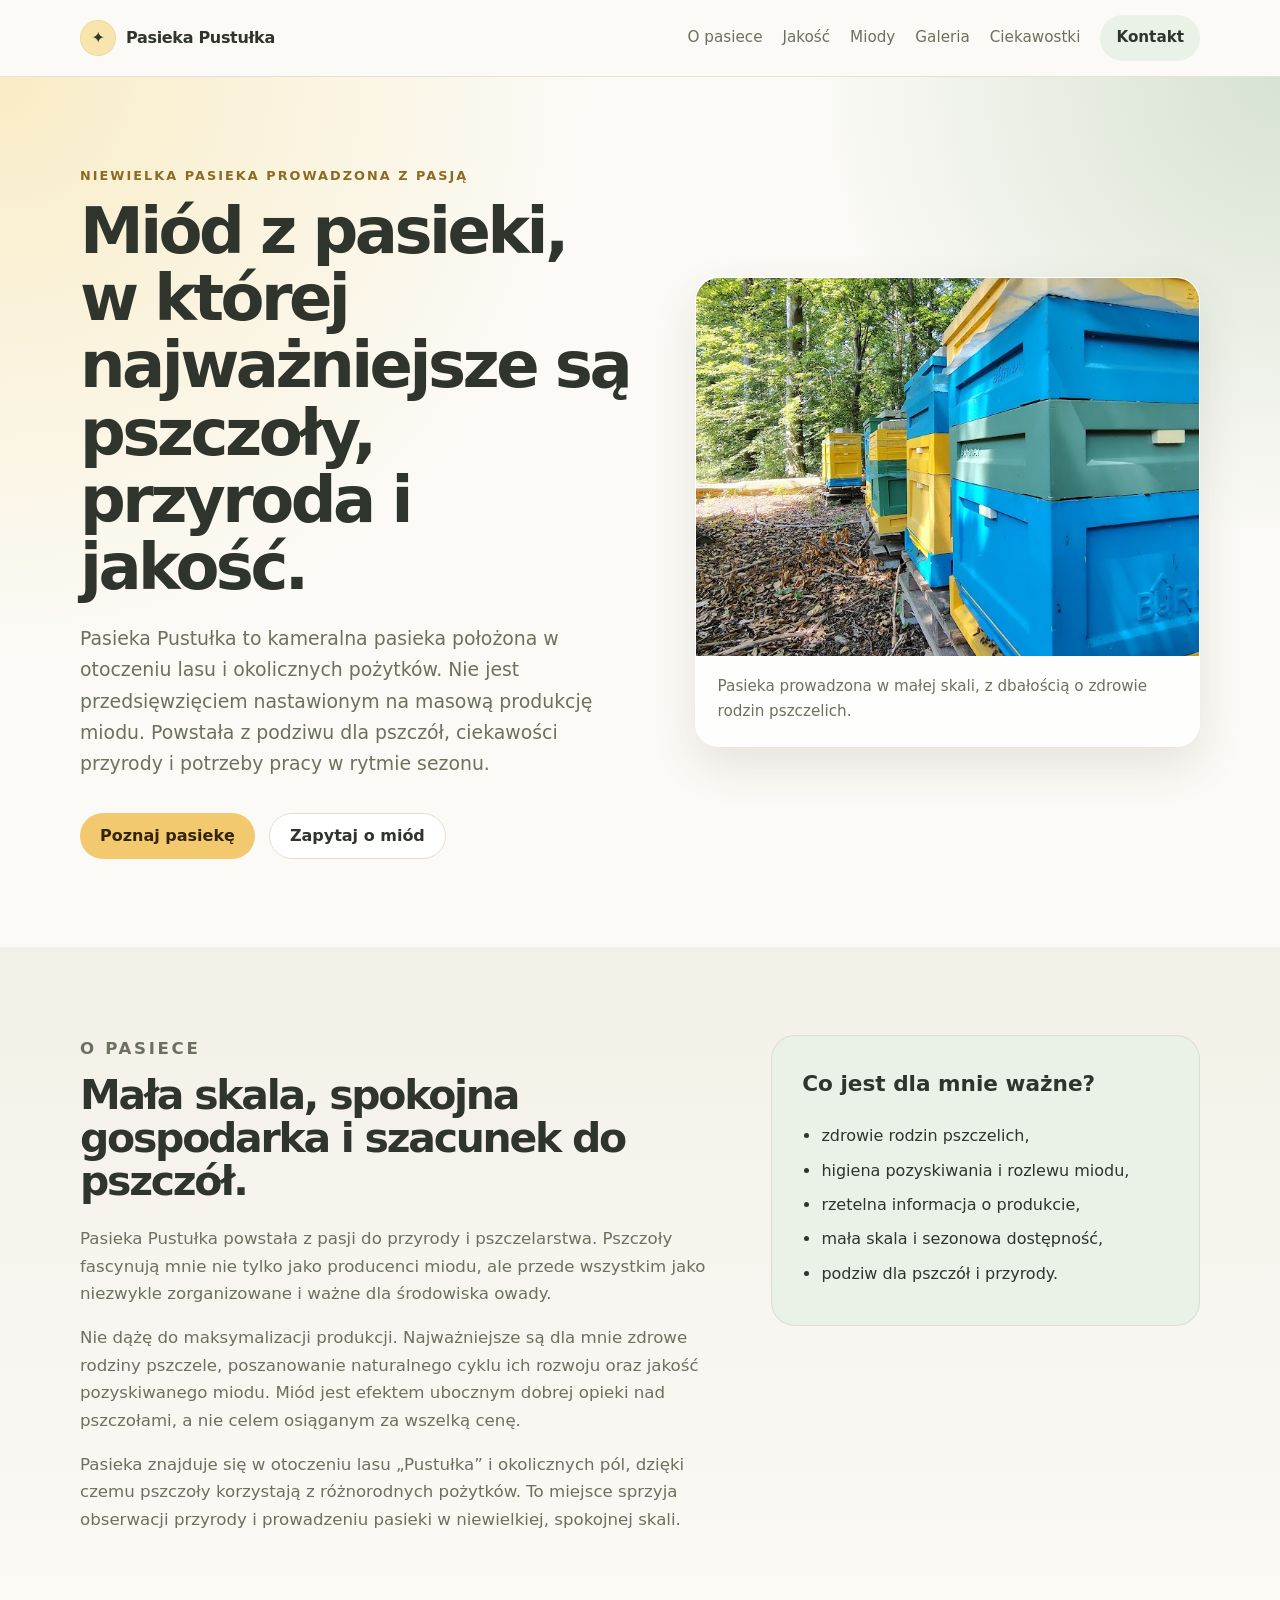
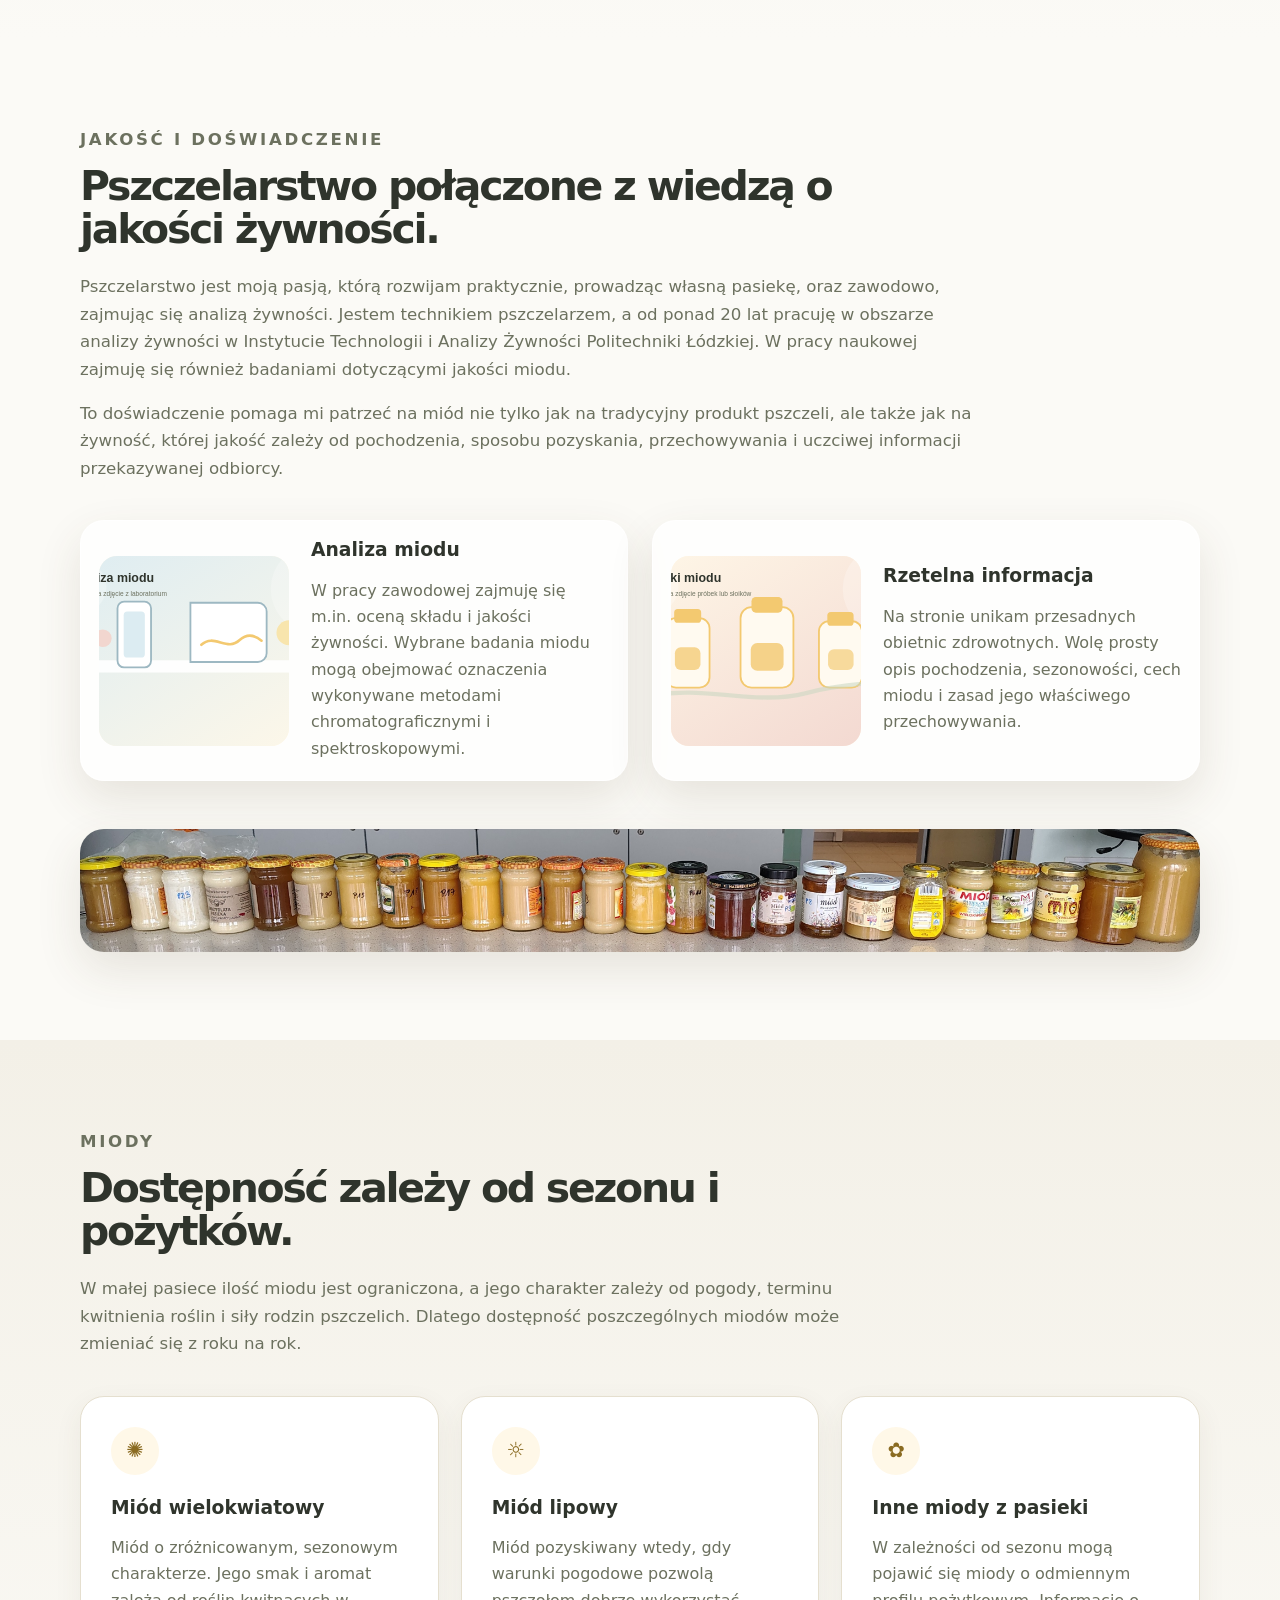
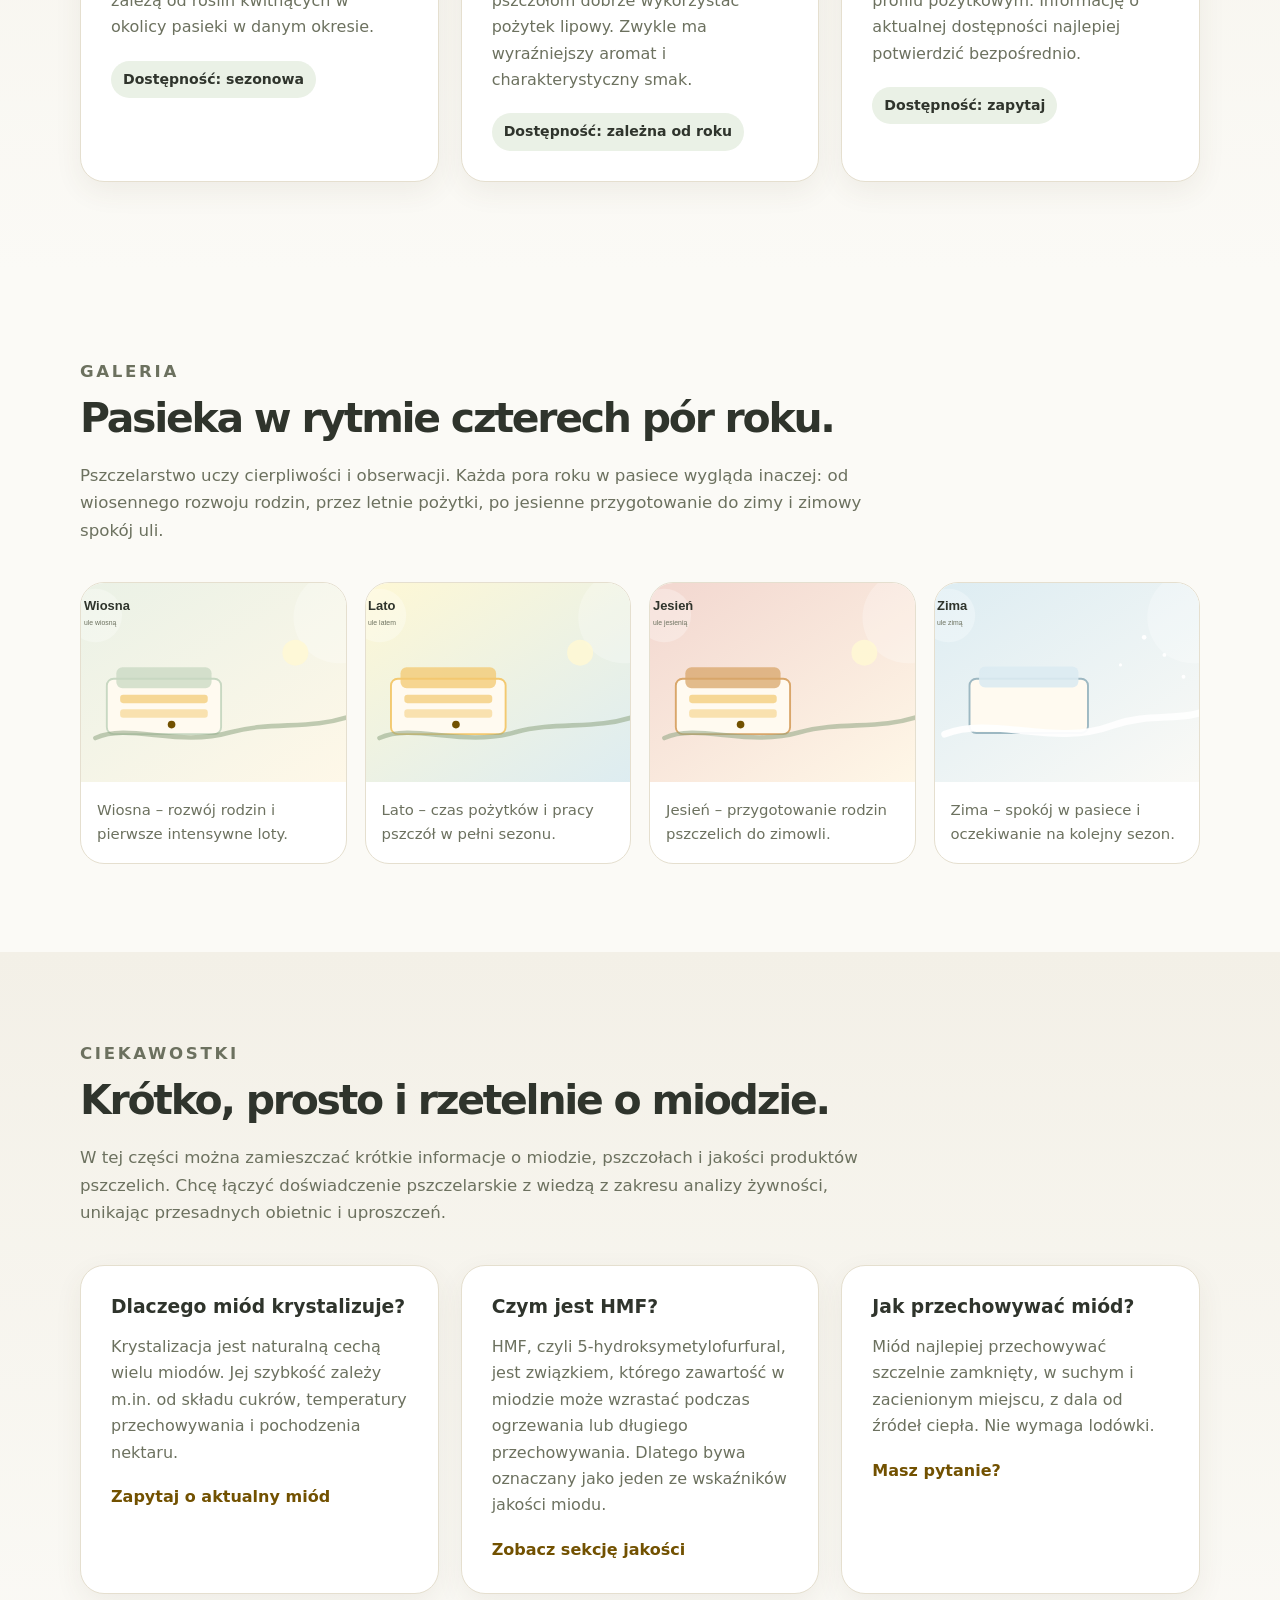
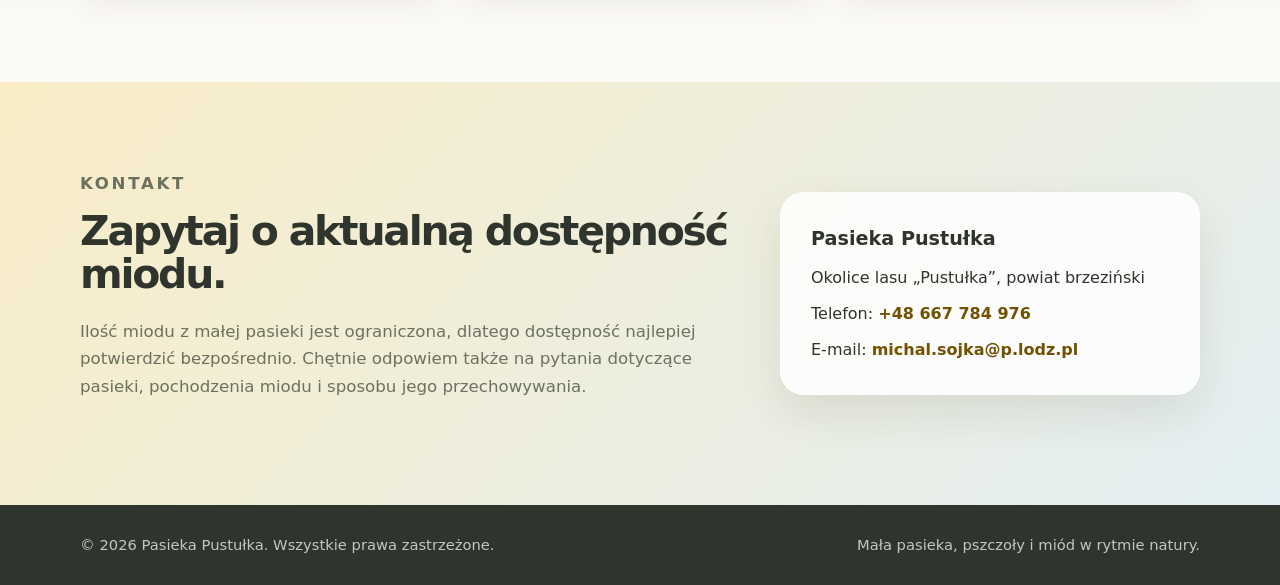
==== index.html @ 06256e0f "Update index.html" ====
<!DOCTYPE html>
<html lang="pl">
<head>
  <meta charset="UTF-8" />
  <meta name="viewport" content="width=device-width, initial-scale=1.0" />
  <meta name="description" content="Pasieka Pustułka – niewielka pasieka prowadzona z pasji do pszczół, przyrody i jakości miodu." />
  <title>Pasieka Pustułka</title>

  <!--
    Plik stylów strony.
    Jeżeli zmienisz nazwę pliku style.css, popraw także ścieżkę poniżej.
  -->
  <link rel="stylesheet" href="style.css" />
</head>
<body>
  <!--
    ===== NAGŁÓWEK I MENU =====
    Menu jest proste i działa na zasadzie linków do sekcji na tej samej stronie.
    Przykład: href="#o-pasiece" przenosi do sekcji <section id="o-pasiece">.

    Gdy w przyszłości dodasz osobną podstronę z ciekawostkami, możesz zmienić:
    <a href="#wiedza">Ciekawostki</a>
    na:
    <a href="ciekawostki.html">Ciekawostki</a>
  -->
  <header class="site-header">
    <nav class="navbar" aria-label="Główne menu">
      <a class="logo" href="#start" aria-label="Przejdź do początku strony">
        <span class="logo-mark">✦</span>
        <span>Pasieka Pustułka</span>
      </a>

      <button class="menu-toggle" aria-label="Pokaż lub ukryj menu" onclick="document.body.classList.toggle('menu-open')">
        ☰
      </button>

      <div class="nav-links">
        <a href="#o-pasiece">O pasiece</a>
        <a href="#jakosc">Jakość</a>
        <a href="#miody">Miody</a>
        <a href="#galeria">Galeria</a>
        <a href="#wiedza">Ciekawostki</a>
        <!--
          Przyszła podstrona:
          1. Utwórz plik ciekawostki.html.
          2. Usuń komentarz z linku poniżej.
          3. Możesz wtedy usunąć link <a href="#wiedza">Ciekawostki</a> powyżej.
        -->
        <!-- <a href="ciekawostki.html">Ciekawostki</a> -->
        <a href="#kontakt" class="nav-button">Kontakt</a>
      </div>
    </nav>
  </header>

  <main id="start">
    <!--
      ===== SEKCJA GŁÓWNA / HERO =====
      Tutaj najlepiej wstawić dobre zdjęcie pasieki, uli albo pszczół.
      Aktualnie użyty jest plik zastępczy: images/pasieka-hero.svg.

      Aby użyć własnego zdjęcia:
      1. Wgraj zdjęcie do folderu images, np. images/pasieka.jpg.
      2. Zmień src="images/pasieka-hero.svg" na src="images/pasieka.jpg".
      3. Zmień opis alt tak, aby krótko opisywał zdjęcie.
    -->
    <section class="hero section-pad">
      <div class="container hero-grid">
        <div class="hero-text">
          <p class="eyebrow">Niewielka pasieka prowadzona z pasją</p>
          <h1>Miód z pasieki, w której najważniejsze są pszczoły, przyroda i jakość.</h1>
          <p class="lead">
            Pasieka Pustułka to kameralna pasieka położona w otoczeniu lasu i okolicznych pożytków. Nie jest przedsięwzięciem nastawionym na masową produkcję miodu. Powstała z podziwu dla pszczół, ciekawości przyrody i potrzeby pracy w rytmie sezonu.
          </p>
          <div class="hero-actions">
            <a href="#o-pasiece" class="button primary">Poznaj pasiekę</a>
            <a href="#kontakt" class="button secondary">Zapytaj o miód</a>
          </div>
        </div>

        <figure class="hero-image card-soft">
          <img src="images/pasieka-glowna.jpg" alt="Ule w spokojnym w lesie Pustulka" />
          <figcaption>Pasieka prowadzona w małej skali, z dbałością o zdrowie rodzin pszczelich.</figcaption>
        </figure>
      </div>
    </section>

    <!--
      ===== O PASIECE =====
      W tej sekcji możesz dopisać:
      - dokładniejszą lokalizację, jeżeli chcesz ją podać,
      - od kiedy prowadzisz pasiekę,
      - liczbę rodzin pszczelich,
      - krótką historię powstania pasieki.

      Unikaj podawania dokładnej lokalizacji uli, jeśli nie chcesz jej publicznie ujawniać.
    -->
    <section id="o-pasiece" class="section-pad section-light">
      <div class="container two-columns">
        <div>
          <p class="eyebrow">O pasiece</p>
          <h2>Mała skala, spokojna gospodarka i szacunek do pszczół.</h2>
          <p>
            Pasieka Pustułka powstała z pasji do przyrody i pszczelarstwa. Pszczoły fascynują mnie nie tylko jako producenci miodu, ale przede wszystkim jako niezwykle zorganizowane i ważne dla środowiska owady.
          </p>
          <p>
            Nie dążę do maksymalizacji produkcji. Najważniejsze są dla mnie zdrowe rodziny pszczele, poszanowanie naturalnego cyklu ich rozwoju oraz jakość pozyskiwanego miodu. Miód jest efektem ubocznym dobrej opieki nad pszczołami, a nie celem osiąganym za wszelką cenę.
          </p>
          <p>
            Pasieka znajduje się w otoczeniu lasu „Pustułka” i okolicznych pól, dzięki czemu pszczoły korzystają z różnorodnych pożytków. To miejsce sprzyja obserwacji przyrody i prowadzeniu pasieki w niewielkiej, spokojnej skali.
          </p>
        </div>

        <aside class="info-box">
          <h3>Co jest dla mnie ważne?</h3>
          <ul class="check-list">
            <li>zdrowie rodzin pszczelich,</li>
            <li>higiena pozyskiwania i rozlewu miodu,</li>
            <li>rzetelna informacja o produkcie,</li>
            <li>mała skala i sezonowa dostępność,</li>
            <li>podziw dla pszczół i przyrody.</li>
          </ul>
        </aside>
      </div>
    </section>

    <!--
      ===== KWALIFIKACJE, NAUKA I ANALIZA MIODU =====
      To jest miejsce na delikatne pokazanie Twojego doświadczenia naukowego.
      Ton jest celowo spokojny, aby nie brzmiało to górnolotnie.

      Możesz dodać zdjęcia:
      - przygotowania próbki miodu,
      - aparatu HPLC/UHPLC,
      - chromatogramu,
      - stanowiska laboratoryjnego.

      Pamiętaj: jeśli na zdjęciu widać osoby, zapytaj je o zgodę na publikację.
    -->
    <section id="jakosc" class="section-pad">
      <div class="container">
        <div class="section-heading narrow">
          <p class="eyebrow">Jakość i doświadczenie</p>
          <h2>Pszczelarstwo połączone z wiedzą o jakości żywności.</h2>
          <p>
            Pszczelarstwo jest moją pasją, którą rozwijam praktycznie, prowadząc własną pasiekę, oraz zawodowo, zajmując się analizą żywności. Jestem technikiem pszczelarzem, a od ponad 20 lat pracuję w obszarze analizy żywności w Instytucie Technologii i Analizy Żywności Politechniki Łódzkiej. W pracy naukowej zajmuję się również badaniami dotyczącymi jakości miodu.
          </p>
          <p>
            To doświadczenie pomaga mi patrzeć na miód nie tylko jak na tradycyjny produkt pszczeli, ale także jak na żywność, której jakość zależy od pochodzenia, sposobu pozyskania, przechowywania i uczciwej informacji przekazywanej odbiorcy.
          </p>
        </div>

        <div class="quality-grid">
          <article class="quality-card card-soft">
            <img src="images/analiza-hplc.svg" alt="Symboliczne przedstawienie analizy miodu w laboratorium" />
            <div>
              <h3>Analiza miodu</h3>
              <p>
                W pracy zawodowej zajmuję się m.in. oceną składu i jakości żywności. Wybrane badania miodu mogą obejmować oznaczenia wykonywane metodami chromatograficznymi i spektroskopowymi.
              </p>
            </div>
          </article>

          <article class="quality-card card-soft">
            <img src="images/probki-miodu.svg" alt="Słoiki i próbki miodu przygotowane do analizy" />
            <div>
              <h3>Rzetelna informacja</h3>
              <p>
                Na stronie unikam przesadnych obietnic zdrowotnych. Wolę prosty opis pochodzenia, sezonowości, cech miodu i zasad jego właściwego przechowywania.
              </p>
            </div>
          </article>
          <div class="quality-panorama">
            <img src="images/miody-panorama.jpg" alt="Słoiki z miodem z Pasieki Pustułka">
          </div>
        </div>
      </div>
    </section>

    <!--
      ===== MIODY / PRODUKTY =====
      Tutaj wpisz tylko te miody, które faktycznie masz w danym sezonie.
      Jeżeli czegoś nie ma, możesz dopisać: „chwilowo niedostępny” albo usunąć kartę.

      Nie dodawaj medycznych obietnic typu „leczy”, „wzmacnia odporność”, „działa przeciwzapalnie”.
      Bezpieczniej pisać o smaku, aromacie, krystalizacji i pochodzeniu.
    -->
    <section id="miody" class="section-pad section-light">
      <div class="container">
        <div class="section-heading">
          <p class="eyebrow">Miody</p>
          <h2>Dostępność zależy od sezonu i pożytków.</h2>
          <p>
            W małej pasiece ilość miodu jest ograniczona, a jego charakter zależy od pogody, terminu kwitnienia roślin i siły rodzin pszczelich. Dlatego dostępność poszczególnych miodów może zmieniać się z roku na rok.
          </p>
        </div>

        <div class="cards three-cards">
          <article class="product-card">
            <span class="product-icon">✺</span>
            <h3>Miód wielokwiatowy</h3>
            <p>
              Miód o zróżnicowanym, sezonowym charakterze. Jego smak i aromat zależą od roślin kwitnących w okolicy pasieki w danym okresie.
            </p>
            <p class="availability">Dostępność: sezonowa</p>
          </article>

          <article class="product-card">
            <span class="product-icon">☼</span>
            <h3>Miód lipowy</h3>
            <p>
              Miód pozyskiwany wtedy, gdy warunki pogodowe pozwolą pszczołom dobrze wykorzystać pożytek lipowy. Zwykle ma wyraźniejszy aromat i charakterystyczny smak.
            </p>
            <p class="availability">Dostępność: zależna od roku</p>
          </article>

          <article class="product-card">
            <span class="product-icon">✿</span>
            <h3>Inne miody z pasieki</h3>
            <p>
              W zależności od sezonu mogą pojawić się miody o odmiennym profilu pożytkowym. Informację o aktualnej dostępności najlepiej potwierdzić bezpośrednio.
            </p>
            <p class="availability">Dostępność: zapytaj</p>
          </article>
           
        </div>
      </div>
    </section>

    <!--
      ===== GALERIA =====
      W tej części możesz dodać zdjęcia pasieki i uli.
      Aktualnie użyte są pliki zastępcze SVG.

      Jak podmienić zdjęcie:
      1. Wgraj zdjęcie do folderu images, np. ul-wiosna.jpg.
      2. Zmień src="images/ul-wiosna.svg" na src="images/ul-wiosna.jpg".
      3. Zmień alt="..." na krótki opis zdjęcia.

      Proponowane zdjęcia:
      - ule wiosną,
      - ule latem,
      - ule jesienią,
      - ule zimą,
      - praca przy ulu,
      - rozlew miodu,
      - słoiki z miodem,
      - zdjęcie z laboratorium/analizy miodu.
    -->
    <section id="galeria" class="section-pad">
      <div class="container">
        <div class="section-heading">
          <p class="eyebrow">Galeria</p>
          <h2>Pasieka w rytmie czterech pór roku.</h2>
          <p>
            Pszczelarstwo uczy cierpliwości i obserwacji. Każda pora roku w pasiece wygląda inaczej: od wiosennego rozwoju rodzin, przez letnie pożytki, po jesienne przygotowanie do zimy i zimowy spokój uli.
          </p>
        </div>

        <div class="gallery-grid">
          <figure class="gallery-item">
            <img src="images/ul-wiosna.svg" alt="Ule wiosną" />
            <figcaption>Wiosna – rozwój rodzin i pierwsze intensywne loty.</figcaption>
          </figure>

          <figure class="gallery-item">
            <img src="images/ul-lato.svg" alt="Ule latem" />
            <figcaption>Lato – czas pożytków i pracy pszczół w pełni sezonu.</figcaption>
          </figure>

          <figure class="gallery-item">
            <img src="images/ul-jesien.svg" alt="Ule jesienią" />
            <figcaption>Jesień – przygotowanie rodzin pszczelich do zimowli.</figcaption>
          </figure>

          <figure class="gallery-item">
            <img src="images/ul-zima.svg" alt="Ule zimą" />
            <figcaption>Zima – spokój w pasiece i oczekiwanie na kolejny sezon.</figcaption>
          </figure>
        </div>
      </div>
    </section>

    <!--
      ===== CIEKAWOSTKI / WIEDZA O MIODZIE =====
      To jest sekcja na tej samej stronie.
      W przyszłości możesz przenieść ją do osobnego pliku ciekawostki.html.

      Dobre tematy krótkich wpisów:
      - czym jest HMF i dlaczego bada się go w miodzie,
      - dlaczego miód krystalizuje,
      - jak przechowywać miód,
      - czym jest analiza pyłkowa miodu,
      - dlaczego nie należy mocno podgrzewać miodu,
      - jak powstaje miód.

      Każdy wpis trzymaj krótki: 150–300 słów.
    -->
    <section id="wiedza" class="section-pad section-light">
      <div class="container">
        <div class="section-heading">
          <p class="eyebrow">Ciekawostki</p>
          <h2>Krótko, prosto i rzetelnie o miodzie.</h2>
          <p>
            W tej części można zamieszczać krótkie informacje o miodzie, pszczołach i jakości produktów pszczelich. Chcę łączyć doświadczenie pszczelarskie z wiedzą z zakresu analizy żywności, unikając przesadnych obietnic i uproszczeń.
          </p>
        </div>

        <div class="cards three-cards">
          <article class="knowledge-card">
            <h3>Dlaczego miód krystalizuje?</h3>
            <p>
              Krystalizacja jest naturalną cechą wielu miodów. Jej szybkość zależy m.in. od składu cukrów, temperatury przechowywania i pochodzenia nektaru.
            </p>
            <a href="#kontakt" class="read-more">Zapytaj o aktualny miód</a>
          </article>

          <article class="knowledge-card">
            <h3>Czym jest HMF?</h3>
            <p>
              HMF, czyli 5-hydroksymetylofurfural, jest związkiem, którego zawartość w miodzie może wzrastać podczas ogrzewania lub długiego przechowywania. Dlatego bywa oznaczany jako jeden ze wskaźników jakości miodu.
            </p>
            <a href="#jakosc" class="read-more">Zobacz sekcję jakości</a>
          </article>

          <article class="knowledge-card">
            <h3>Jak przechowywać miód?</h3>
            <p>
              Miód najlepiej przechowywać szczelnie zamknięty, w suchym i zacienionym miejscu, z dala od źródeł ciepła. Nie wymaga lodówki.
            </p>
            <a href="#kontakt" class="read-more">Masz pytanie?</a>
          </article>
        </div>
      </div>
    </section>

    <!--
      ===== KONTAKT =====
      Wpisz swoje aktualne dane kontaktowe.
      Możesz dodać telefon, e-mail, Facebook albo link do mapy z przybliżoną lokalizacją.

      Jeżeli nie chcesz podawać numeru telefonu, usuń odpowiednią linię.
      Jeżeli nie chcesz podawać dokładnego adresu, zostaw tylko miejscowość lub okolicę.
    -->
    <section id="kontakt" class="section-pad contact-section">
      <div class="container contact-grid">
        <div>
          <p class="eyebrow">Kontakt</p>
          <h2>Zapytaj o aktualną dostępność miodu.</h2>
          <p>
            Ilość miodu z małej pasieki jest ograniczona, dlatego dostępność najlepiej potwierdzić bezpośrednio. Chętnie odpowiem także na pytania dotyczące pasieki, pochodzenia miodu i sposobu jego przechowywania.
          </p>
        </div>

        <address class="contact-card">
          <strong>Pasieka Pustułka</strong>
          <!-- W poniższych liniach wpisz własne dane kontaktowe. -->
          <span>Okolice lasu „Pustułka”, powiat brzeziński</span>
          <span>Telefon: <a href="tel:+48667784976">+48 667 784 976</a></span>
          <span>E-mail: <a href="mailto:michal.sojka@p.lodz.pl">michal.sojka@p.lodz.pl</a></span>
          <!-- Jeżeli masz Facebooka, odkomentuj i uzupełnij link. -->
          <!-- <span>Facebook: <a href="https://facebook.com/twoj-profil">profil pasieki</a></span> -->
        </address>
      </div>
    </section>
  </main>

  <!--
    ===== STOPKA =====
    Możesz dopisać numer weterynaryjny/rejestracyjny dopiero wtedy, gdy będzie nadany
    i będziesz chciał go publicznie pokazać.
  -->
  <footer class="site-footer">
    <div class="container footer-inner">
      <p>© <span id="year"></span> Pasieka Pustułka. Wszystkie prawa zastrzeżone.</p>
      <p>Mała pasieka, pszczoły i miód w rytmie natury.</p>
    </div>
  </footer>

  <script>
    // Automatyczne wpisanie aktualnego roku w stopce.
    document.getElementById('year').textContent = new Date().getFullYear();
  </script>
</body>
</html>
---- style.css ----
/*
  ===== STYL STRONY PASIEKA PUSTUŁKA =====
  Kolorystyka: pastelowa, jasna, spokojna.
  Styl: minimalistyczny, responsywny, odpowiedni dla prostej strony-wizytówki.

  Najłatwiejsze zmiany:
  - kolory: sekcja :root poniżej,
  - szerokość strony: zmienna --container,
  - zaokrąglenia kart: zmienna --radius,
  - cienie: zmienna --shadow.
*/

:root {
  --bg: #fbfaf6;
  --bg-soft: #f3f0e7;
  --cream: #fff8e8;
  --honey: #f3c970;
  --honey-light: #f8e5ad;
  --sage: #c8d8c2;
  --sage-light: #eaf1e6;
  --sky: #dcecf2;
  --rose: #f2d6cf;
  --text: #2f342c;
  --muted: #6c715f;
  --line: #e5dfcf;
  --white: #ffffff;
  --shadow: 0 18px 45px rgba(79, 68, 43, 0.12);
  --radius: 24px;
  --container: 1120px;
}

* {
  box-sizing: border-box;
}

html {
  scroll-behavior: smooth;
}

body {
  margin: 0;
  font-family: system-ui, -apple-system, BlinkMacSystemFont, "Segoe UI", sans-serif;
  color: var(--text);
  background: var(--bg);
  line-height: 1.65;
}

img {
  max-width: 100%;
  display: block;
}

a {
  color: inherit;
}

.container {
  width: min(var(--container), calc(100% - 40px));
  margin: 0 auto;
}

.section-pad {
  padding: 88px 0;
}

.section-light {
  background: linear-gradient(180deg, var(--bg-soft), #fbfaf6);
}

.site-header {
  position: sticky;
  top: 0;
  z-index: 20;
  background: rgba(251, 250, 246, 0.88);
  backdrop-filter: blur(14px);
  border-bottom: 1px solid rgba(229, 223, 207, 0.9);
}

.navbar {
  width: min(var(--container), calc(100% - 40px));
  margin: 0 auto;
  min-height: 76px;
  display: flex;
  align-items: center;
  justify-content: space-between;
  gap: 24px;
}

.logo {
  display: inline-flex;
  align-items: center;
  gap: 10px;
  text-decoration: none;
  font-weight: 750;
  letter-spacing: -0.02em;
}

.logo-mark {
  display: inline-grid;
  place-items: center;
  width: 36px;
  height: 36px;
  border-radius: 50%;
  background: var(--honey-light);
  box-shadow: inset 0 0 0 1px rgba(121, 89, 22, 0.08);
}

.nav-links {
  display: flex;
  align-items: center;
  gap: 20px;
  font-size: 0.95rem;
}

.nav-links a {
  text-decoration: none;
  color: var(--muted);
  transition: color 160ms ease, transform 160ms ease;
}

.nav-links a:hover {
  color: var(--text);
}

.nav-button {
  padding: 10px 16px;
  border-radius: 999px;
  background: var(--sage-light);
  color: var(--text) !important;
  font-weight: 650;
}

.menu-toggle {
  display: none;
  border: 0;
  background: var(--sage-light);
  border-radius: 14px;
  padding: 8px 12px;
  font-size: 1.35rem;
  cursor: pointer;
}

.hero {
  background:
    radial-gradient(circle at top left, rgba(248, 229, 173, 0.65), transparent 38%),
    radial-gradient(circle at top right, rgba(200, 216, 194, 0.7), transparent 30%),
    var(--bg);
}

.hero-grid {
  display: grid;
  grid-template-columns: minmax(0, 1.05fr) minmax(320px, 0.95fr);
  gap: 56px;
  align-items: center;
}

.hero h1,
.section-heading h2,
.two-columns h2,
.contact-grid h2 {
  margin: 0 0 22px;
  font-size: clamp(2.1rem, 5vw, 4.7rem);
  line-height: 1.05;
  letter-spacing: -0.055em;
}

.section-heading h2,
.two-columns h2,
.contact-grid h2 {
  font-size: clamp(2rem, 3.2vw, 3.2rem);
}

.lead {
  font-size: 1.18rem;
  color: var(--muted);
  max-width: 66ch;
}

.eyebrow {
  margin: 0 0 12px;
  color: #8a6b21;
  font-size: 0.8rem;
  font-weight: 800;
  letter-spacing: 0.16em;
  text-transform: uppercase;
}

.hero-actions {
  display: flex;
  flex-wrap: wrap;
  gap: 14px;
  margin-top: 34px;
}

.button {
  display: inline-flex;
  align-items: center;
  justify-content: center;
  min-height: 46px;
  padding: 0 20px;
  border-radius: 999px;
  text-decoration: none;
  font-weight: 750;
}

.button.primary {
  background: var(--honey);
  color: #332504;
}

.button.secondary {
  background: var(--white);
  border: 1px solid var(--line);
  color: var(--text);
}

.card-soft {
  border-radius: var(--radius);
  background: rgba(255, 255, 255, 0.72);
  box-shadow: var(--shadow);
  border: 1px solid rgba(255, 255, 255, 0.85);
  overflow: hidden;
}

.hero-image {
  margin: 0;
}

.hero-image img {
  width: 100%;
  aspect-ratio: 4 / 3;
  object-fit: cover;
}

.hero-image figcaption {
  padding: 18px 22px 22px;
  font-size: 0.95rem;
  color: var(--muted);
}

.two-columns {
  display: grid;
  grid-template-columns: minmax(0, 1.2fr) minmax(280px, 0.8fr);
  gap: 48px;
  align-items: start;
}

.two-columns p,
.section-heading p,
.contact-grid p {
  color: var(--muted);
  font-size: 1.04rem;
}

.info-box {
  padding: 30px;
  border-radius: var(--radius);
  background: var(--sage-light);
  border: 1px solid rgba(90, 120, 85, 0.13);
}

.info-box h3 {
  margin-top: 0;
  font-size: 1.35rem;
}

.check-list {
  padding-left: 1.2rem;
  margin-bottom: 0;
}

.check-list li {
  margin: 8px 0;
}

.section-heading {
  max-width: 820px;
  margin-bottom: 38px;
}

.section-heading.narrow {
  max-width: 900px;
}

.quality-grid {
  display: grid;
  grid-template-columns: repeat(2, minmax(0, 1fr));
  gap: 24px;
}

.quality-card {
  display: grid;
  grid-template-columns: 190px 1fr;
  gap: 22px;
  padding: 18px;
  align-items: center;
}

.quality-card img {
  width: 100%;
  aspect-ratio: 1 / 1;
  border-radius: 18px;
  object-fit: cover;
  background: var(--cream);
}

.quality-card h3,
.product-card h3,
.knowledge-card h3 {
  margin: 0 0 8px;
  line-height: 1.2;
}

.quality-card p,
.product-card p,
.knowledge-card p {
  margin-bottom: 0;
  color: var(--muted);
}

.cards {
  display: grid;
  gap: 22px;
}

.three-cards {
  grid-template-columns: repeat(3, minmax(0, 1fr));
}

.product-card,
.knowledge-card {
  padding: 30px;
  border-radius: var(--radius);
  background: var(--white);
  border: 1px solid var(--line);
  box-shadow: 0 10px 28px rgba(79, 68, 43, 0.07);
}

.product-icon {
  display: inline-grid;
  place-items: center;
  width: 48px;
  height: 48px;
  margin-bottom: 22px;
  border-radius: 50%;
  background: var(--cream);
  color: #8a6b21;
  font-size: 1.3rem;
}

.availability {
  margin-top: 20px;
  display: inline-flex;
  padding: 7px 12px;
  border-radius: 999px;
  background: var(--sage-light);
  color: var(--text) !important;
  font-size: 0.88rem;
  font-weight: 700;
}

.gallery-grid {
  display: grid;
  grid-template-columns: repeat(4, minmax(0, 1fr));
  gap: 18px;
}

.gallery-item {
  margin: 0;
  overflow: hidden;
  border-radius: var(--radius);
  background: var(--white);
  border: 1px solid var(--line);
}

.gallery-item img {
  width: 100%;
  aspect-ratio: 4 / 3;
  object-fit: cover;
}

.gallery-item figcaption {
  padding: 16px;
  color: var(--muted);
  font-size: 0.93rem;
}

.read-more {
  display: inline-flex;
  margin-top: 18px;
  color: #725100;
  font-weight: 750;
  text-decoration: none;
}

.contact-section {
  background:
    linear-gradient(135deg, rgba(248, 229, 173, 0.65), rgba(220, 236, 242, 0.75)),
    var(--bg);
}

.contact-grid {
  display: grid;
  grid-template-columns: minmax(0, 1fr) minmax(280px, 420px);
  gap: 38px;
  align-items: center;
}

.contact-card {
  display: grid;
  gap: 10px;
  padding: 30px;
  border-radius: var(--radius);
  background: rgba(255, 255, 255, 0.82);
  border: 1px solid rgba(255, 255, 255, 0.9);
  box-shadow: var(--shadow);
  font-style: normal;
}

.contact-card strong {
  font-size: 1.2rem;
}

.contact-card a {
  color: #725100;
  font-weight: 700;
  text-decoration: none;
}

.site-footer {
  padding: 28px 0;
  background: #2f342c;
  color: rgba(255, 255, 255, 0.72);
}

.footer-inner {
  display: flex;
  justify-content: space-between;
  gap: 18px;
  font-size: 0.92rem;
}

.footer-inner p {
  margin: 0;
}

@media (max-width: 920px) {
  .hero-grid,
  .two-columns,
  .contact-grid {
    grid-template-columns: 1fr;
  }

  .quality-grid,
  .three-cards {
    grid-template-columns: 1fr;
  }

  .quality-card {
    grid-template-columns: 150px 1fr;
  }

  .gallery-grid {
    grid-template-columns: repeat(2, minmax(0, 1fr));
  }
}

@media (max-width: 720px) {
  .section-pad {
    padding: 64px 0;
  }

  .menu-toggle {
    display: inline-flex;
  }

  .nav-links {
    position: absolute;
    left: 20px;
    right: 20px;
    top: 76px;
    display: none;
    flex-direction: column;
    align-items: stretch;
    gap: 6px;
    padding: 16px;
    border-radius: 20px;
    background: rgba(255, 255, 255, 0.96);
    box-shadow: var(--shadow);
    border: 1px solid var(--line);
  }

  .menu-open .nav-links {
    display: flex;
  }

  .nav-links a {
    padding: 10px 12px;
  }

  .nav-button {
    text-align: center;
  }

  .quality-card {
    grid-template-columns: 1fr;
  }

  .quality-card img {
    aspect-ratio: 16 / 9;
  }

  .gallery-grid {
    grid-template-columns: 1fr;
  }

  .footer-inner {
    flex-direction: column;
  }
}

@media (max-width: 460px) {
  .container,
  .navbar {
    width: min(100% - 28px, var(--container));
  }

  .hero-actions {
    flex-direction: column;
  }

  .button {
    width: 100%;
  }
}

/* Panoramiczne zdjęcie miodów pod kartami w sekcji Jakość i doświadczenie */
.quality-panorama {
  grid-column: 1 / -1;      /* zajmuje szerokość dwóch kontenerów wyżej */
  width: 100%;
  margin-top: 1.5rem;
  border-radius: var(--radius);
  overflow: hidden;
  box-shadow: var(--shadow);
}

.quality-panorama img {
  width: 100%;
  height: auto;             /* pokazuje całe zdjęcie, bez sztucznego przycinania */
  display: block;
}
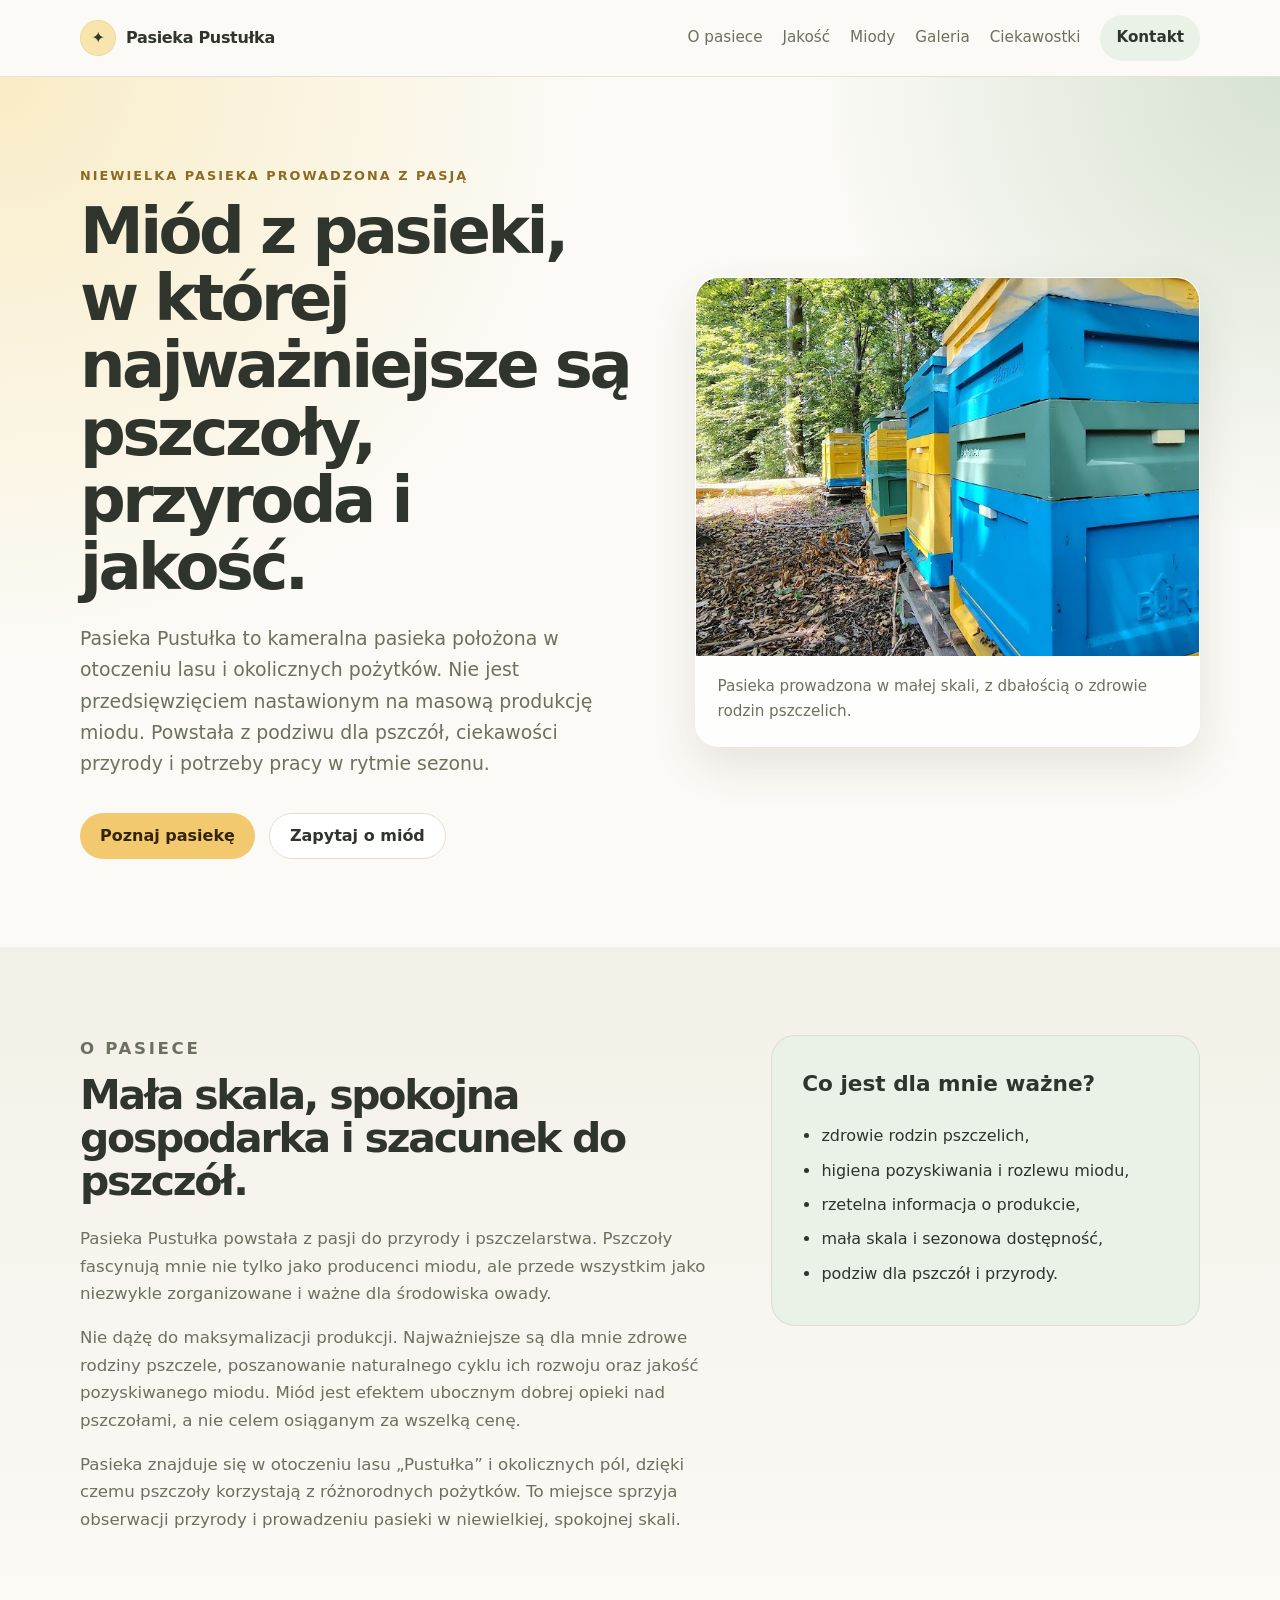
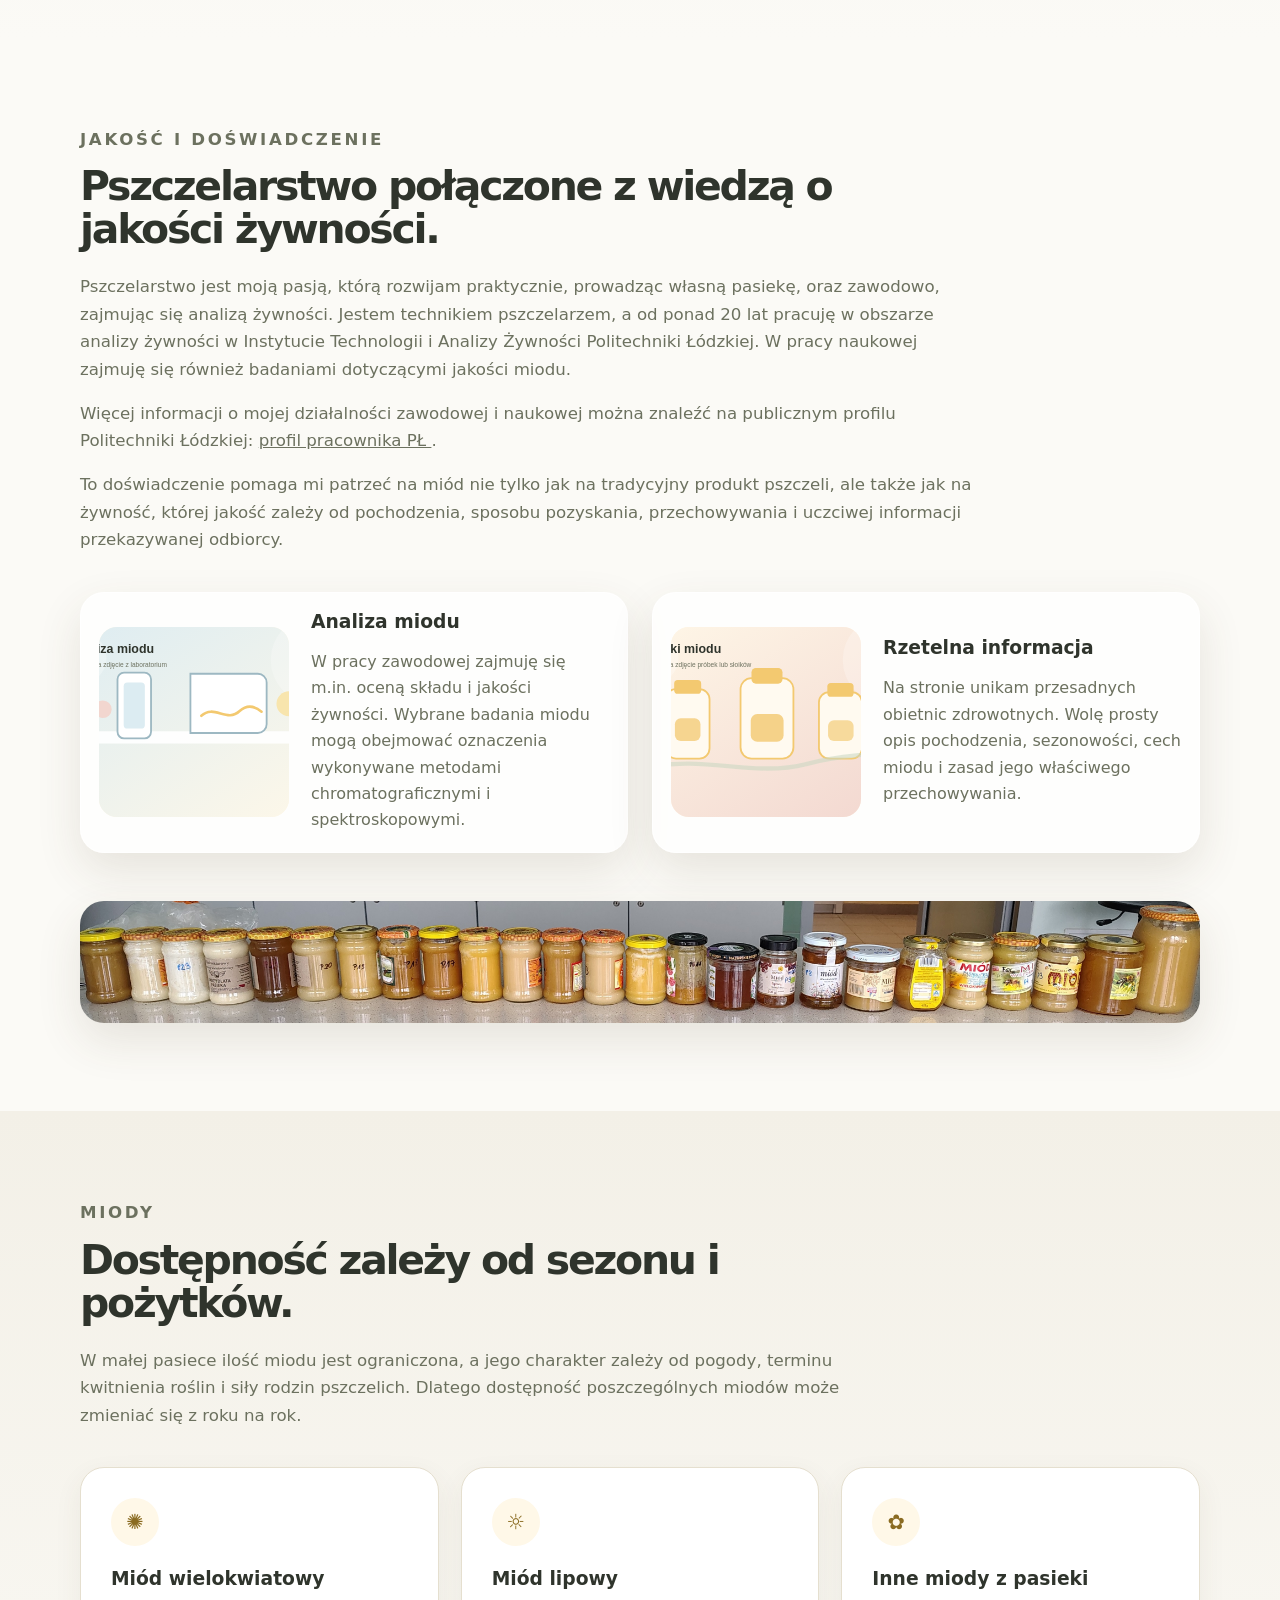
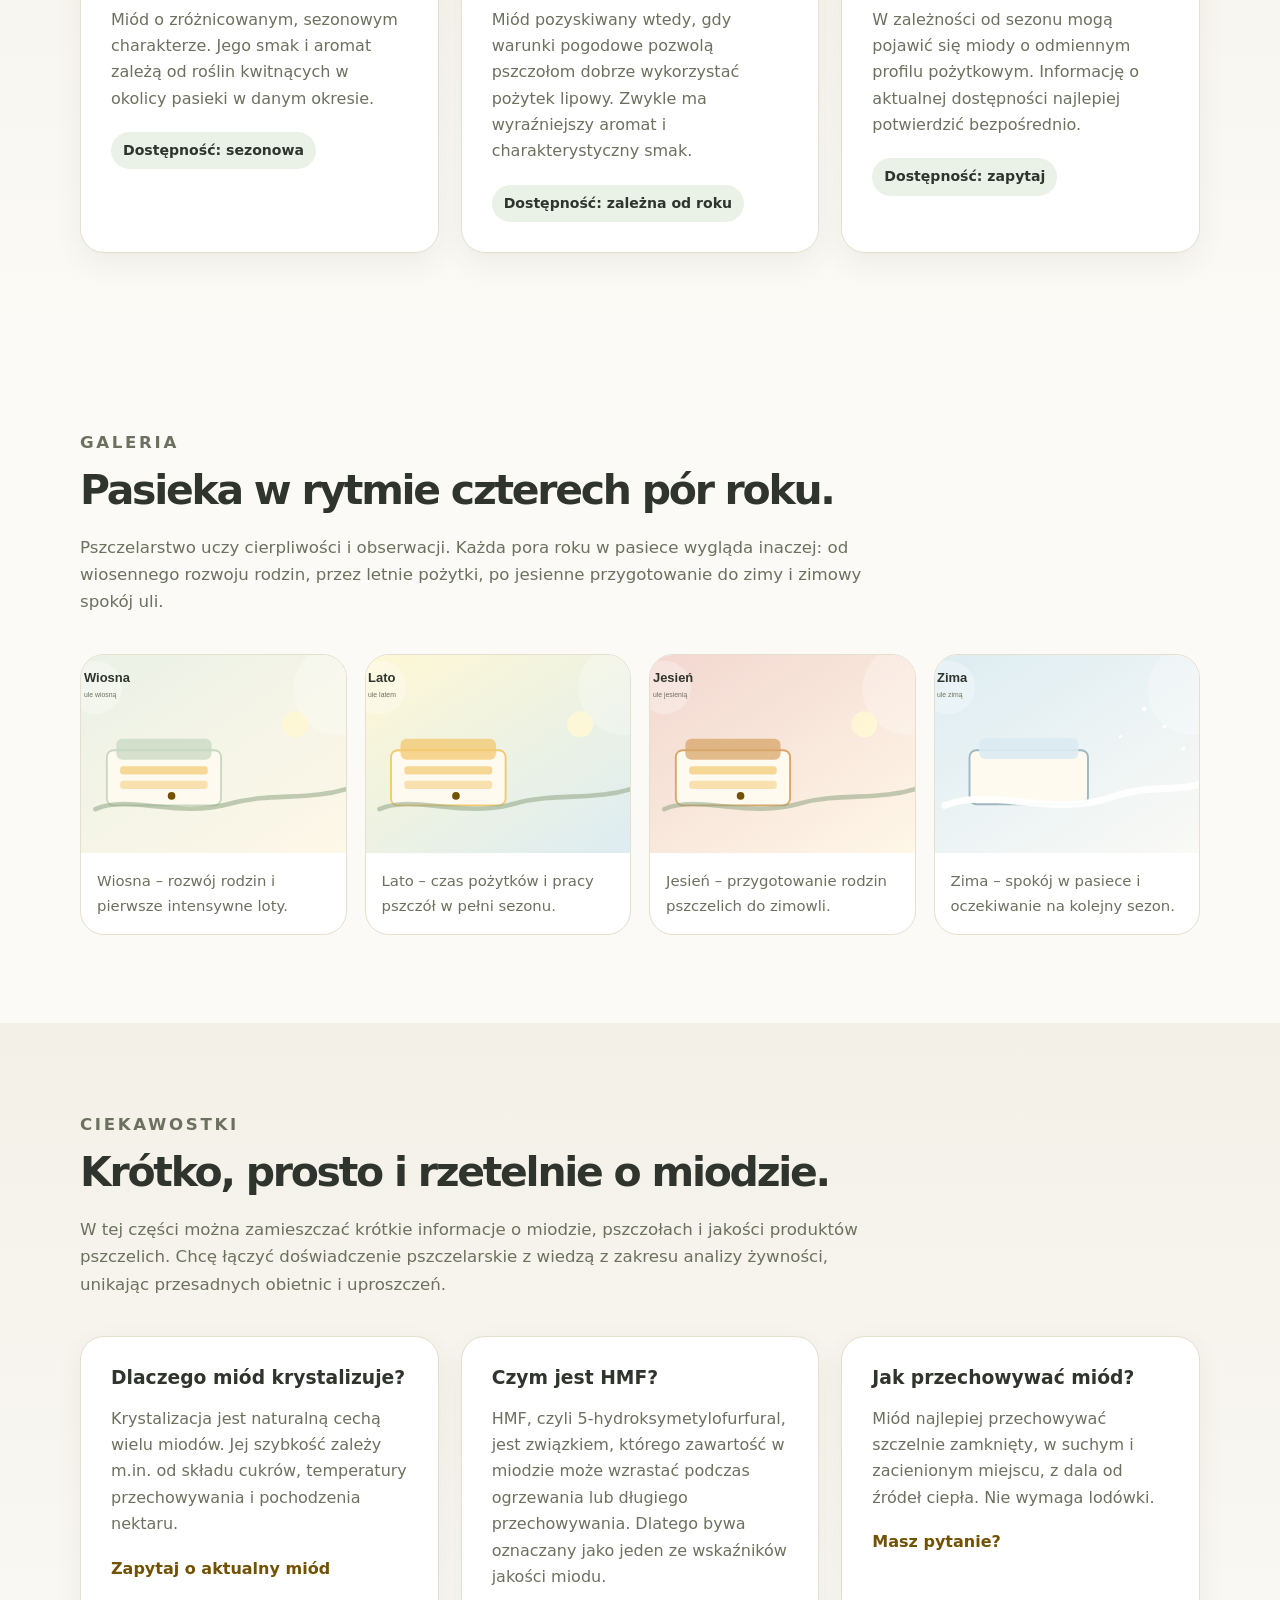
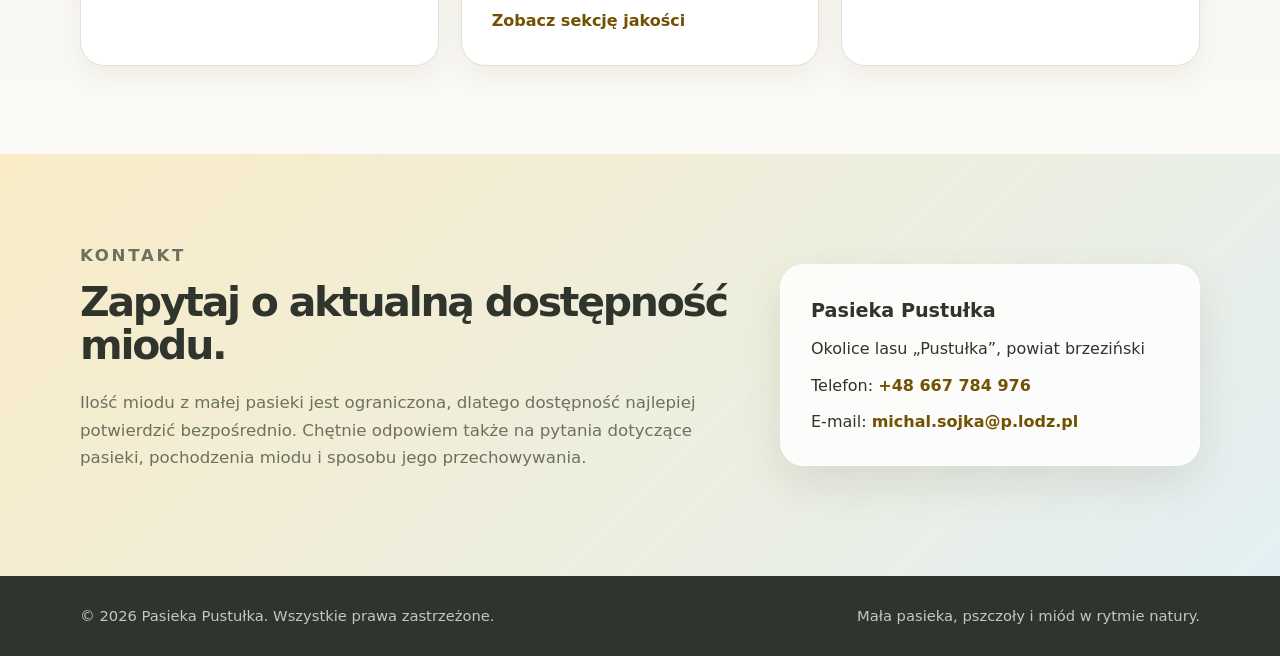
==== commit 0a0b306b: "Update index.html" ====
--- a/index.html
+++ b/index.html
@@ -142,7 +142,15 @@
           <p class="eyebrow">Jakość i doświadczenie</p>
           <h2>Pszczelarstwo połączone z wiedzą o jakości żywności.</h2>
           <p>
-            Pszczelarstwo jest moją pasją, którą rozwijam praktycznie, prowadząc własną pasiekę, oraz zawodowo, zajmując się analizą żywności. Jestem technikiem pszczelarzem, a od ponad 20 lat pracuję w obszarze analizy żywności w Instytucie Technologii i Analizy Żywności Politechniki Łódzkiej. W pracy naukowej zajmuję się również badaniami dotyczącymi jakości miodu.
+            Pszczelarstwo jest moją pasją, którą rozwijam praktycznie, prowadząc własną pasiekę, oraz zawodowo, 
+            zajmując się analizą żywności. Jestem technikiem pszczelarzem, a od ponad 20 lat pracuję w obszarze analizy żywności
+            w Instytucie Technologii i Analizy Żywności Politechniki Łódzkiej. W pracy naukowej zajmuję się również badaniami dotyczącymi jakości miodu.
+          </p>
+          <p>
+          Więcej informacji o mojej działalności zawodowej i naukowej można znaleźć
+          na publicznym profilu Politechniki Łódzkiej:
+          <a href="https://edu.p.lodz.pl/user/profile.php?id=1410" target="_blank" rel="noopener noreferrer">
+          profil pracownika PŁ </a>.
           </p>
           <p>
             To doświadczenie pomaga mi patrzeć na miód nie tylko jak na tradycyjny produkt pszczeli, ale także jak na żywność, której jakość zależy od pochodzenia, sposobu pozyskania, przechowywania i uczciwej informacji przekazywanej odbiorcy.
@@ -170,8 +178,8 @@
             </div>
           </article>
           <div class="quality-panorama">
-            <img src="images/miody-panorama.jpg" alt="Słoiki z miodem z Pasieki Pustułka">
-          </div>
+        <img src="images/miody-panorama.jpg" alt="Słoiki z miodem na stole laboratoryjnym w Politechnice Łódzkiej">
+      </div>
         </div>
       </div>
     </section>
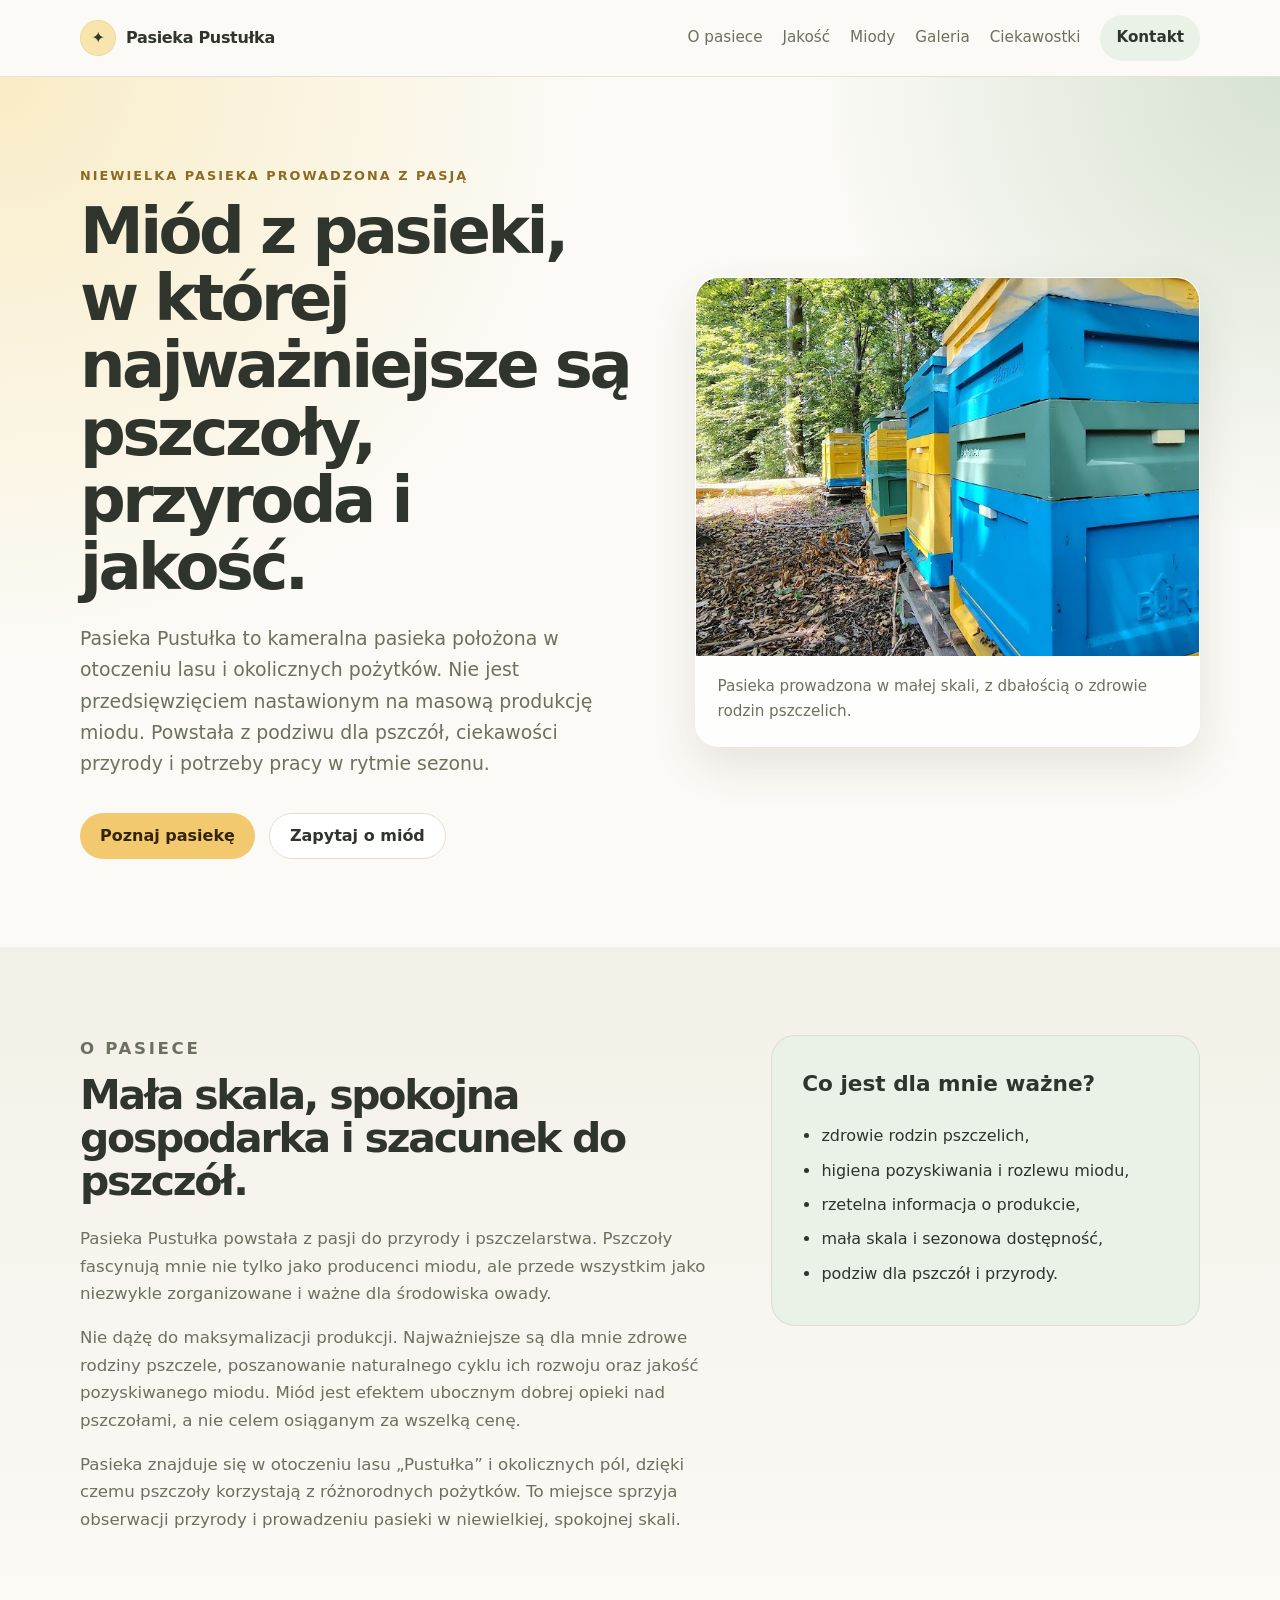
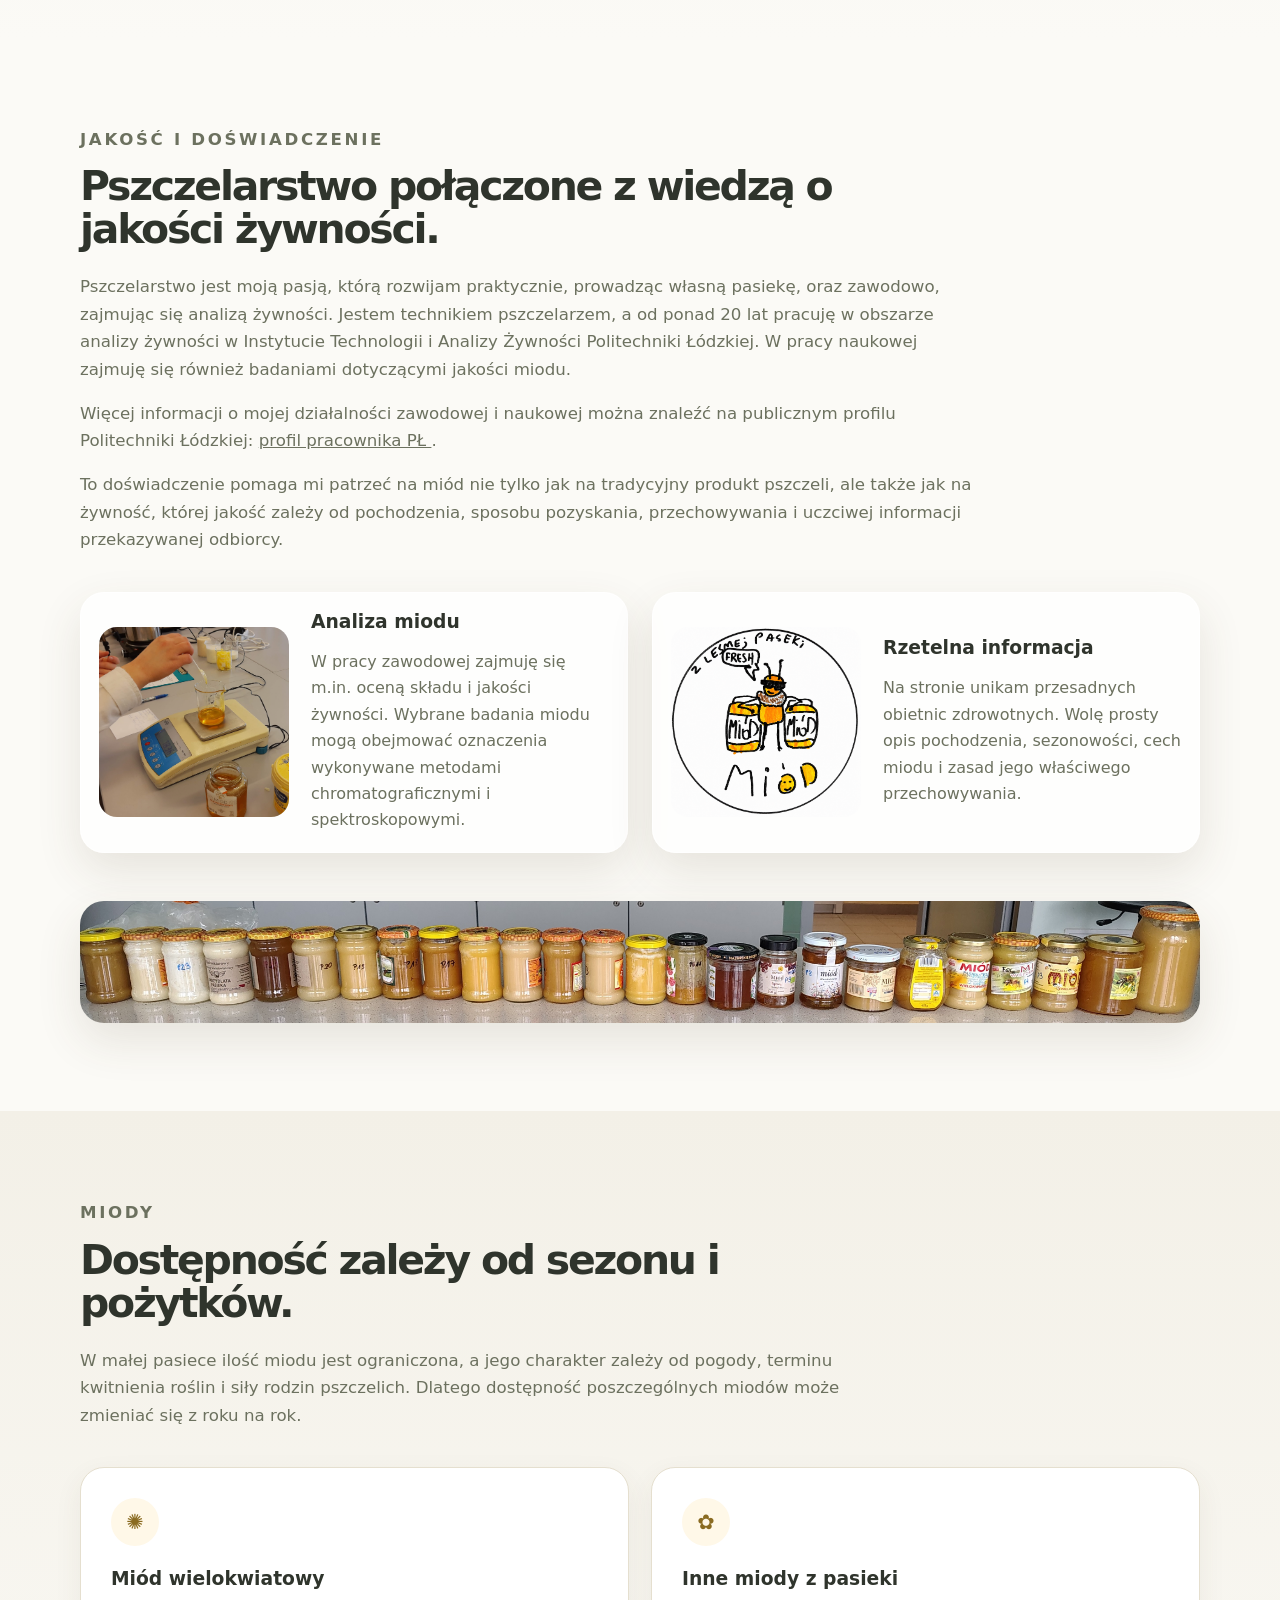
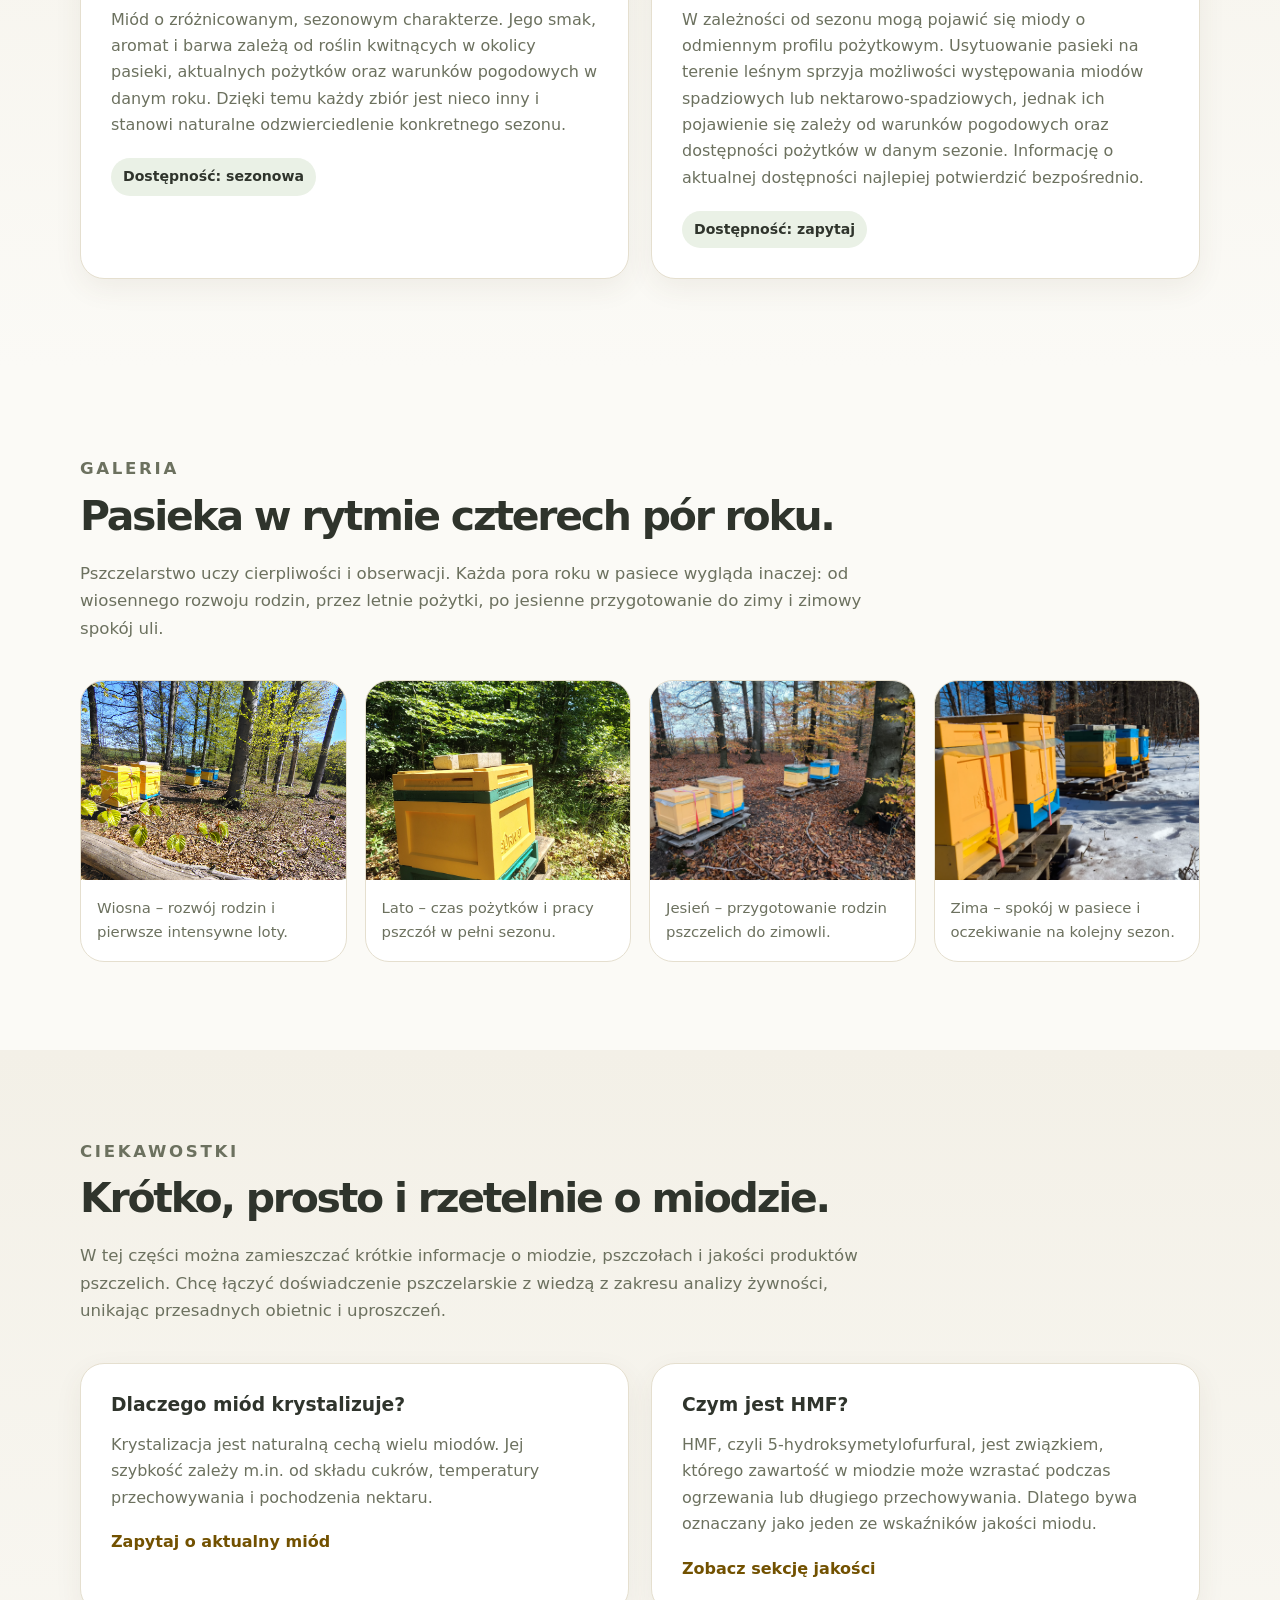
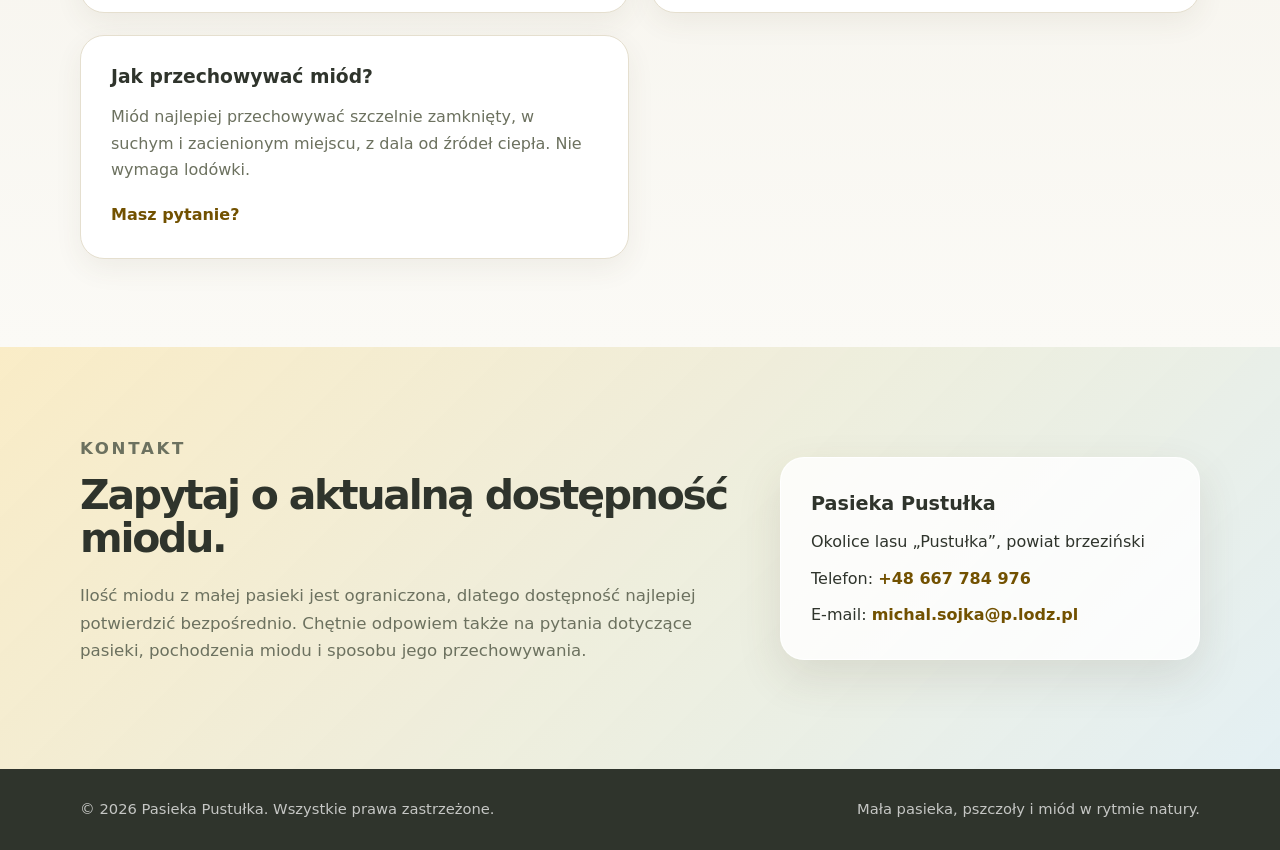
==== commit c16cf94f: "Add files via upload" ====
--- a/index.html
+++ b/index.html
@@ -159,7 +159,7 @@
 
         <div class="quality-grid">
           <article class="quality-card card-soft">
-            <img src="images/analiza-hplc.svg" alt="Symboliczne przedstawienie analizy miodu w laboratorium" />
+            <img src="images/miod_analiza.jpg" alt="Symboliczne przedstawienie analizy miodu w laboratorium" />
             <div>
               <h3>Analiza miodu</h3>
               <p>
@@ -169,7 +169,7 @@
           </article>
 
           <article class="quality-card card-soft">
-            <img src="images/probki-miodu.svg" alt="Słoiki i próbki miodu przygotowane do analizy" />
+            <img src="images/miod_lesny.png" alt="Słoiki i próbki miodu przygotowane do analizy" />
             <div>
               <h3>Rzetelna informacja</h3>
               <p>
@@ -207,25 +207,21 @@
             <span class="product-icon">✺</span>
             <h3>Miód wielokwiatowy</h3>
             <p>
-              Miód o zróżnicowanym, sezonowym charakterze. Jego smak i aromat zależą od roślin kwitnących w okolicy pasieki w danym okresie.
+              Miód o zróżnicowanym, sezonowym charakterze. Jego smak, aromat i barwa zależą od roślin kwitnących w okolicy pasieki, 
+			  aktualnych pożytków oraz warunków pogodowych w danym roku. 
+			  Dzięki temu każdy zbiór jest nieco inny i stanowi naturalne odzwierciedlenie konkretnego sezonu.
             </p>
             <p class="availability">Dostępność: sezonowa</p>
-          </article>
-
-          <article class="product-card">
-            <span class="product-icon">☼</span>
-            <h3>Miód lipowy</h3>
-            <p>
-              Miód pozyskiwany wtedy, gdy warunki pogodowe pozwolą pszczołom dobrze wykorzystać pożytek lipowy. Zwykle ma wyraźniejszy aromat i charakterystyczny smak.
-            </p>
-            <p class="availability">Dostępność: zależna od roku</p>
           </article>
 
           <article class="product-card">
             <span class="product-icon">✿</span>
             <h3>Inne miody z pasieki</h3>
             <p>
-              W zależności od sezonu mogą pojawić się miody o odmiennym profilu pożytkowym. Informację o aktualnej dostępności najlepiej potwierdzić bezpośrednio.
+              W zależności od sezonu mogą pojawić się miody o odmiennym profilu pożytkowym.
+			  Usytuowanie pasieki na terenie leśnym sprzyja możliwości występowania miodów spadziowych lub nektarowo-spadziowych,
+			  jednak ich pojawienie się zależy od warunków pogodowych oraz dostępności pożytków w danym sezonie.
+			  Informację o aktualnej dostępności najlepiej potwierdzić bezpośrednio.
             </p>
             <p class="availability">Dostępność: zapytaj</p>
           </article>
@@ -266,22 +262,22 @@
 
         <div class="gallery-grid">
           <figure class="gallery-item">
-            <img src="images/ul-wiosna.svg" alt="Ule wiosną" />
+            <img src="images/wiosna.jpg" alt="Ule wiosną" />
             <figcaption>Wiosna – rozwój rodzin i pierwsze intensywne loty.</figcaption>
           </figure>
 
           <figure class="gallery-item">
-            <img src="images/ul-lato.svg" alt="Ule latem" />
+            <img src="images/lato.jpg" alt="Ule latem" />
             <figcaption>Lato – czas pożytków i pracy pszczół w pełni sezonu.</figcaption>
           </figure>
 
           <figure class="gallery-item">
-            <img src="images/ul-jesien.svg" alt="Ule jesienią" />
+            <img src="images/jesien.jpg" alt="Ule jesienią" />
             <figcaption>Jesień – przygotowanie rodzin pszczelich do zimowli.</figcaption>
           </figure>
 
           <figure class="gallery-item">
-            <img src="images/ul-zima.svg" alt="Ule zimą" />
+            <img src="images/zima.jpg" alt="Ule zimą" />
             <figcaption>Zima – spokój w pasiece i oczekiwanie na kolejny sezon.</figcaption>
           </figure>
         </div>
--- a/style.css
+++ b/style.css
@@ -324,7 +324,7 @@
 }
 
 .three-cards {
-  grid-template-columns: repeat(3, minmax(0, 1fr));
+  grid-template-columns: repeat(2, minmax(0, 1fr));
 }
 
 .product-card,
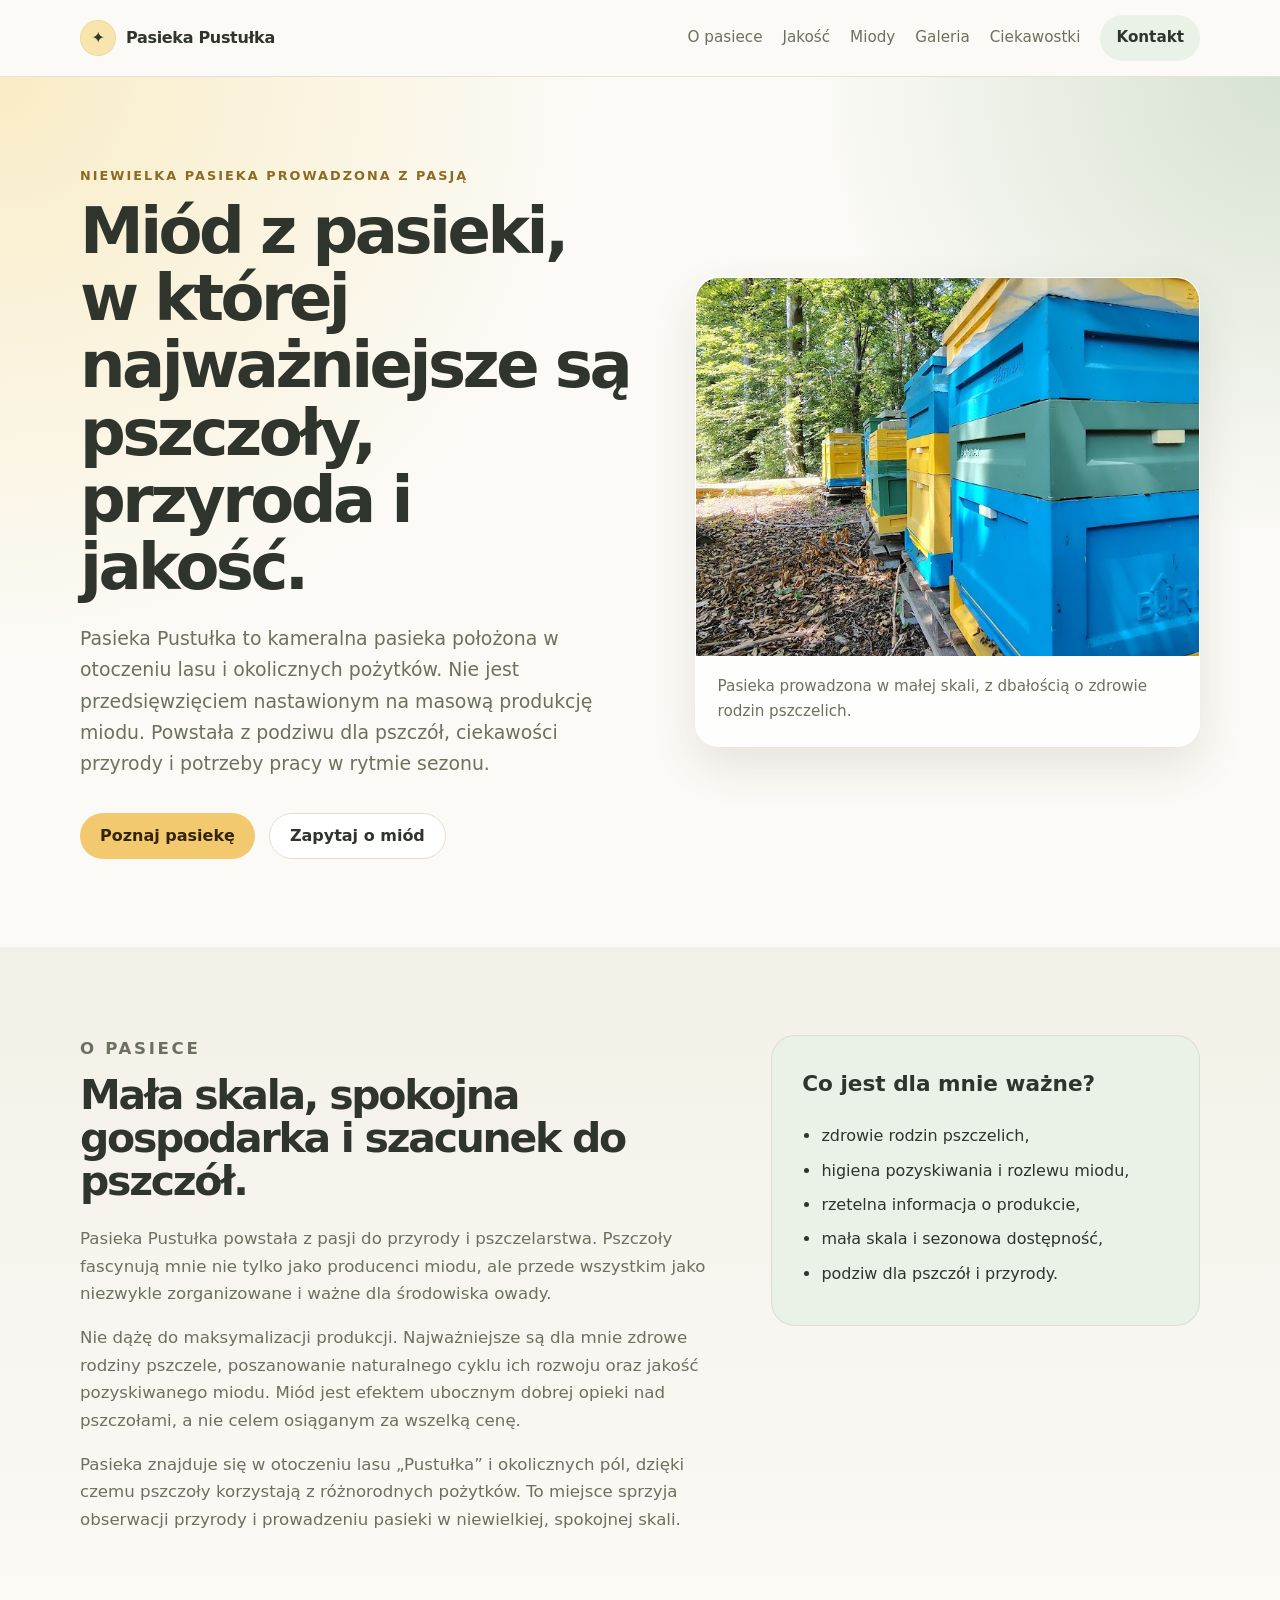
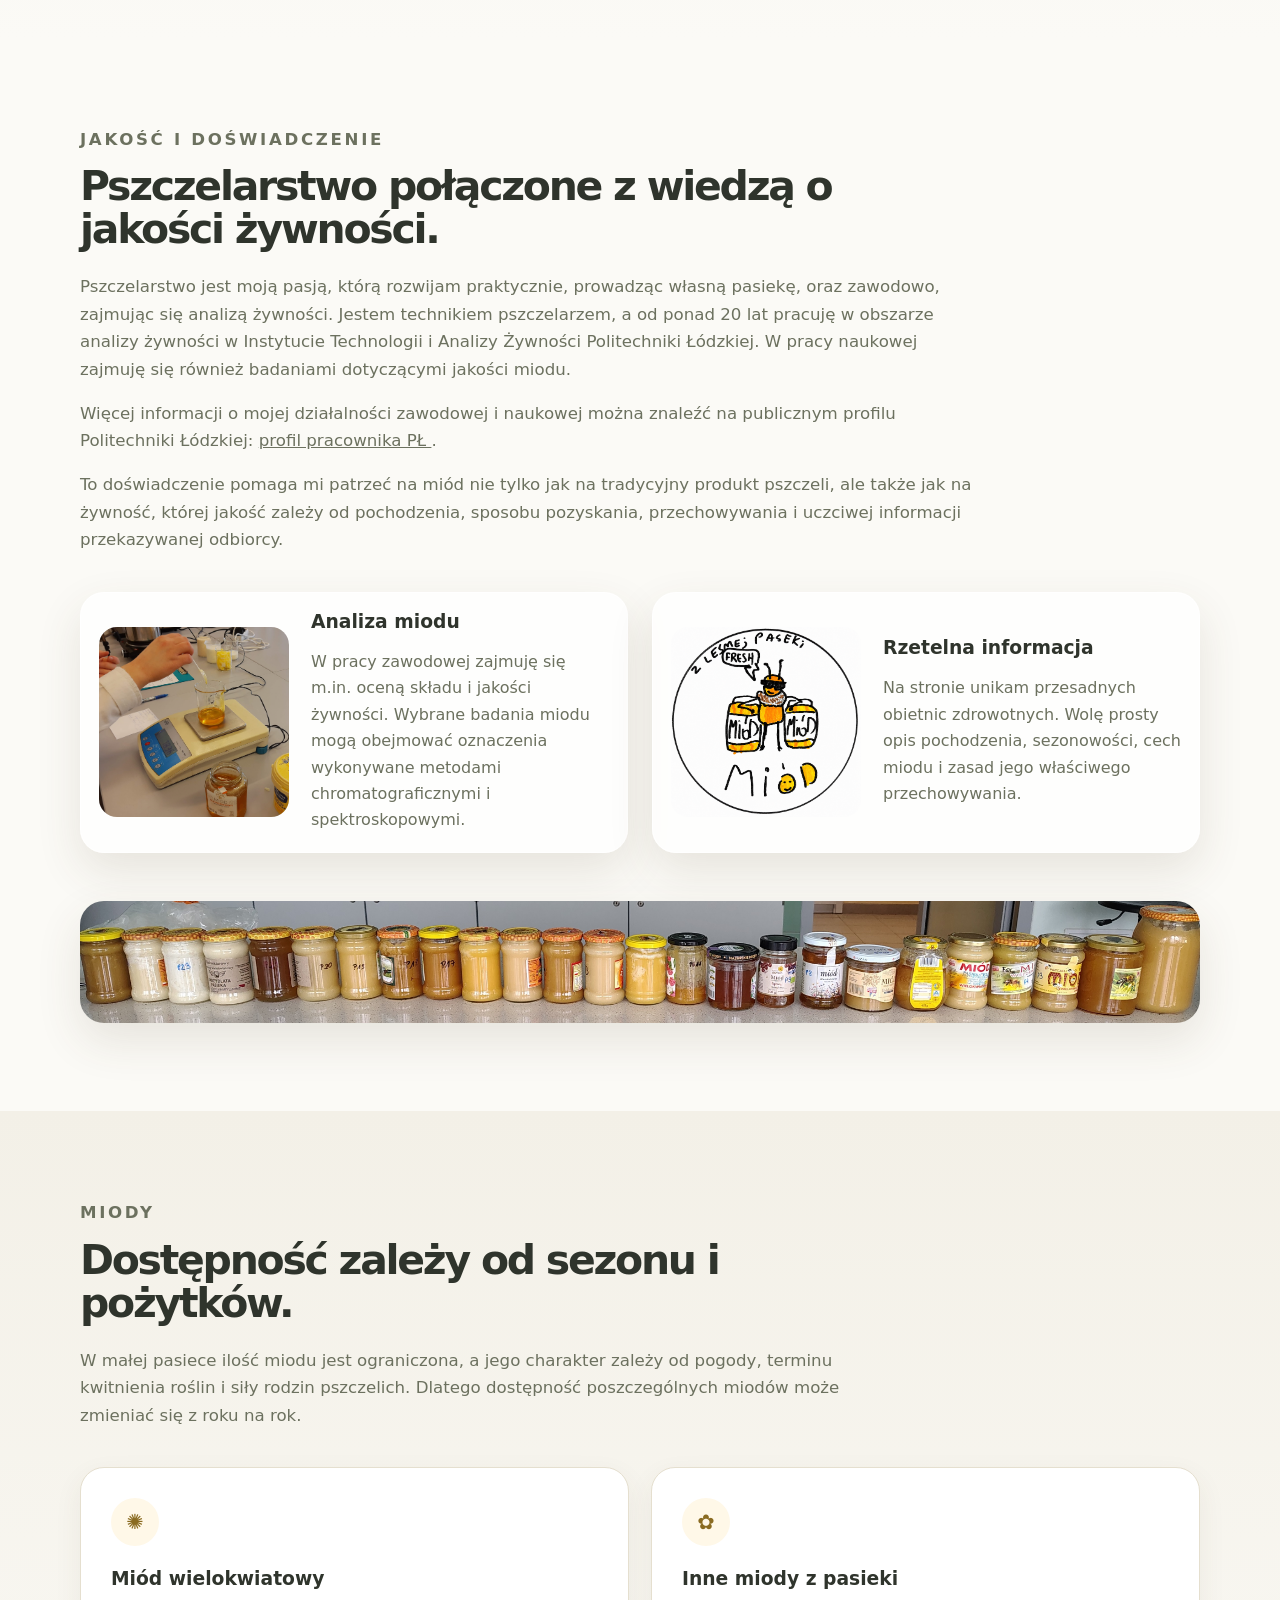
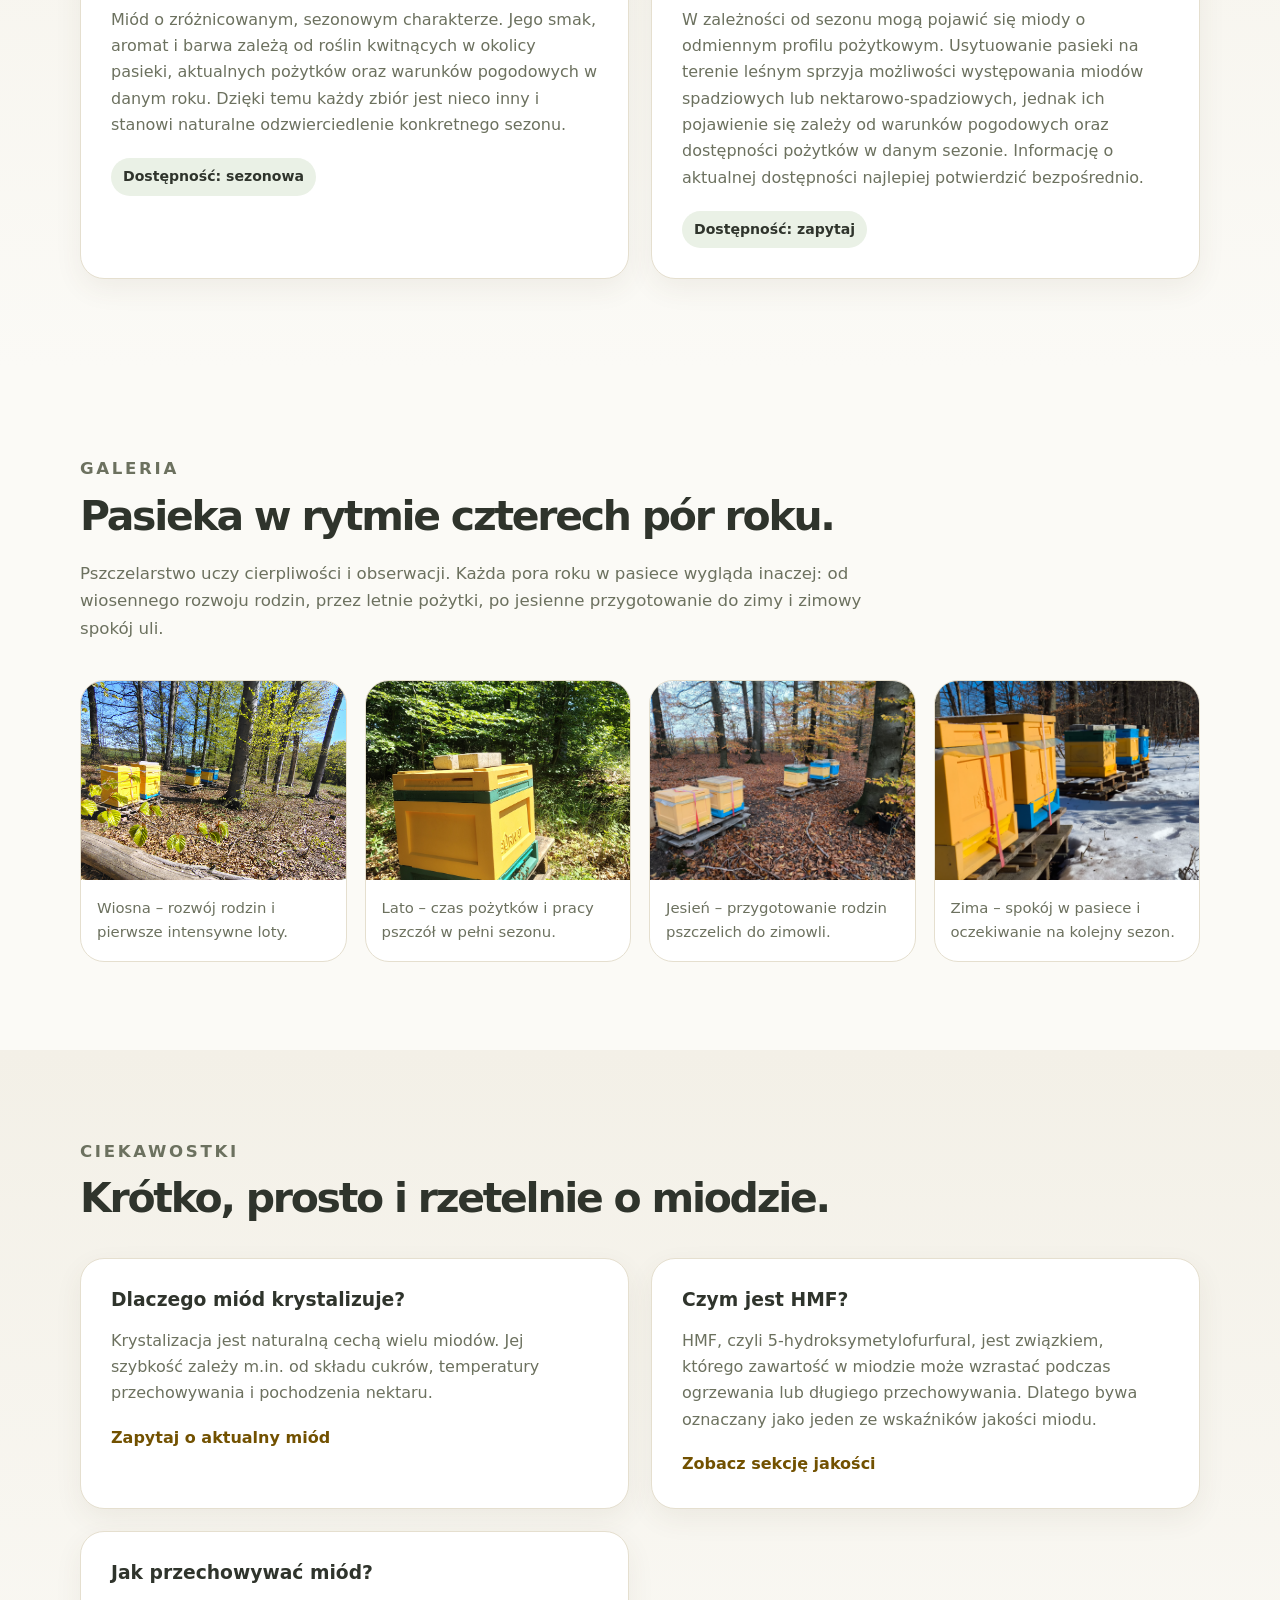
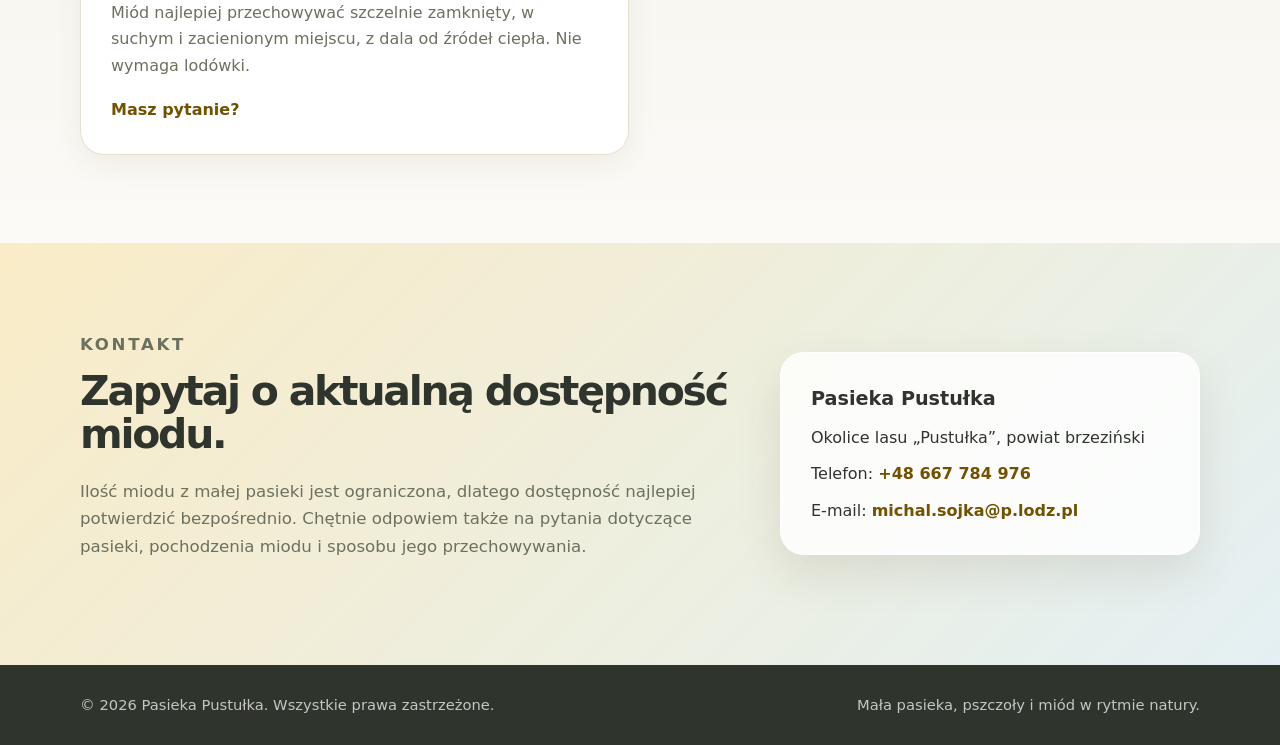
==== commit 289086e4: "Add files via upload" ====
--- a/index.html
+++ b/index.html
@@ -304,9 +304,7 @@
         <div class="section-heading">
           <p class="eyebrow">Ciekawostki</p>
           <h2>Krótko, prosto i rzetelnie o miodzie.</h2>
-          <p>
-            W tej części można zamieszczać krótkie informacje o miodzie, pszczołach i jakości produktów pszczelich. Chcę łączyć doświadczenie pszczelarskie z wiedzą z zakresu analizy żywności, unikając przesadnych obietnic i uproszczeń.
-          </p>
+         
         </div>
 
         <div class="cards three-cards">
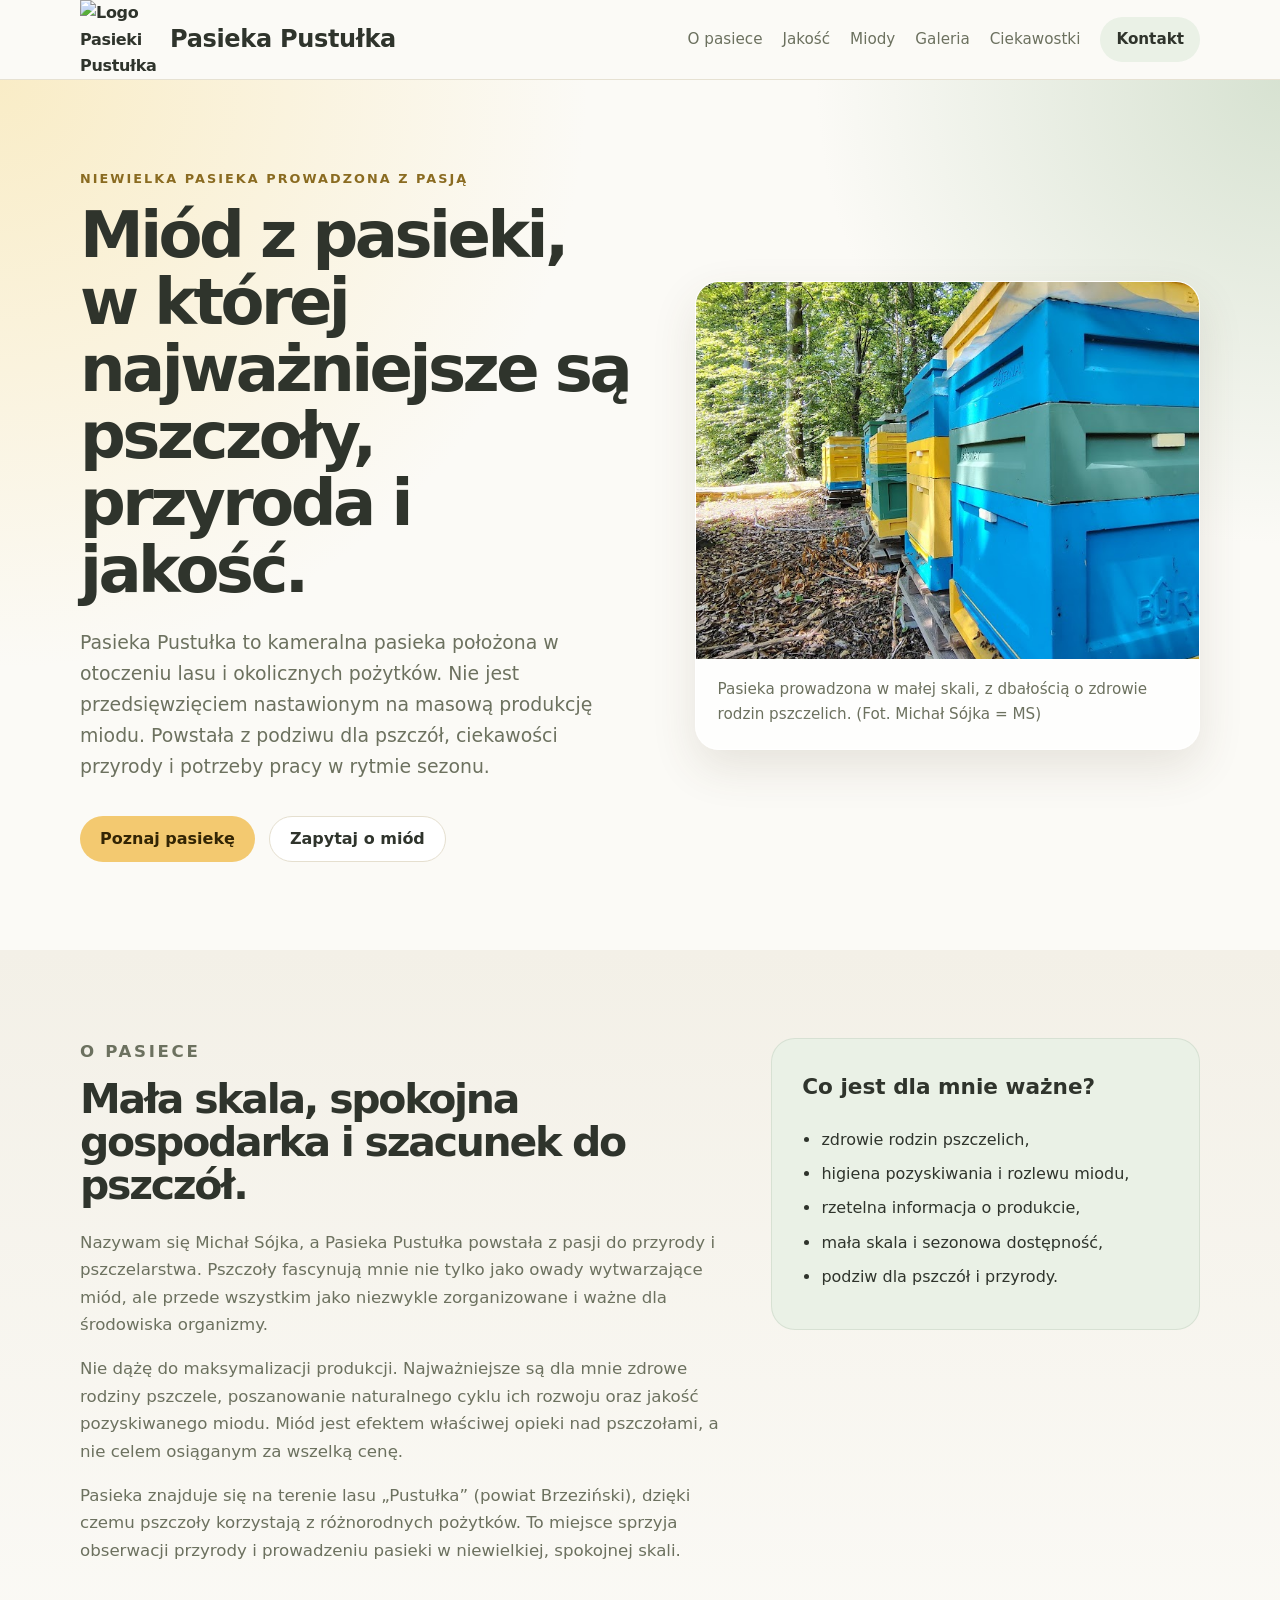
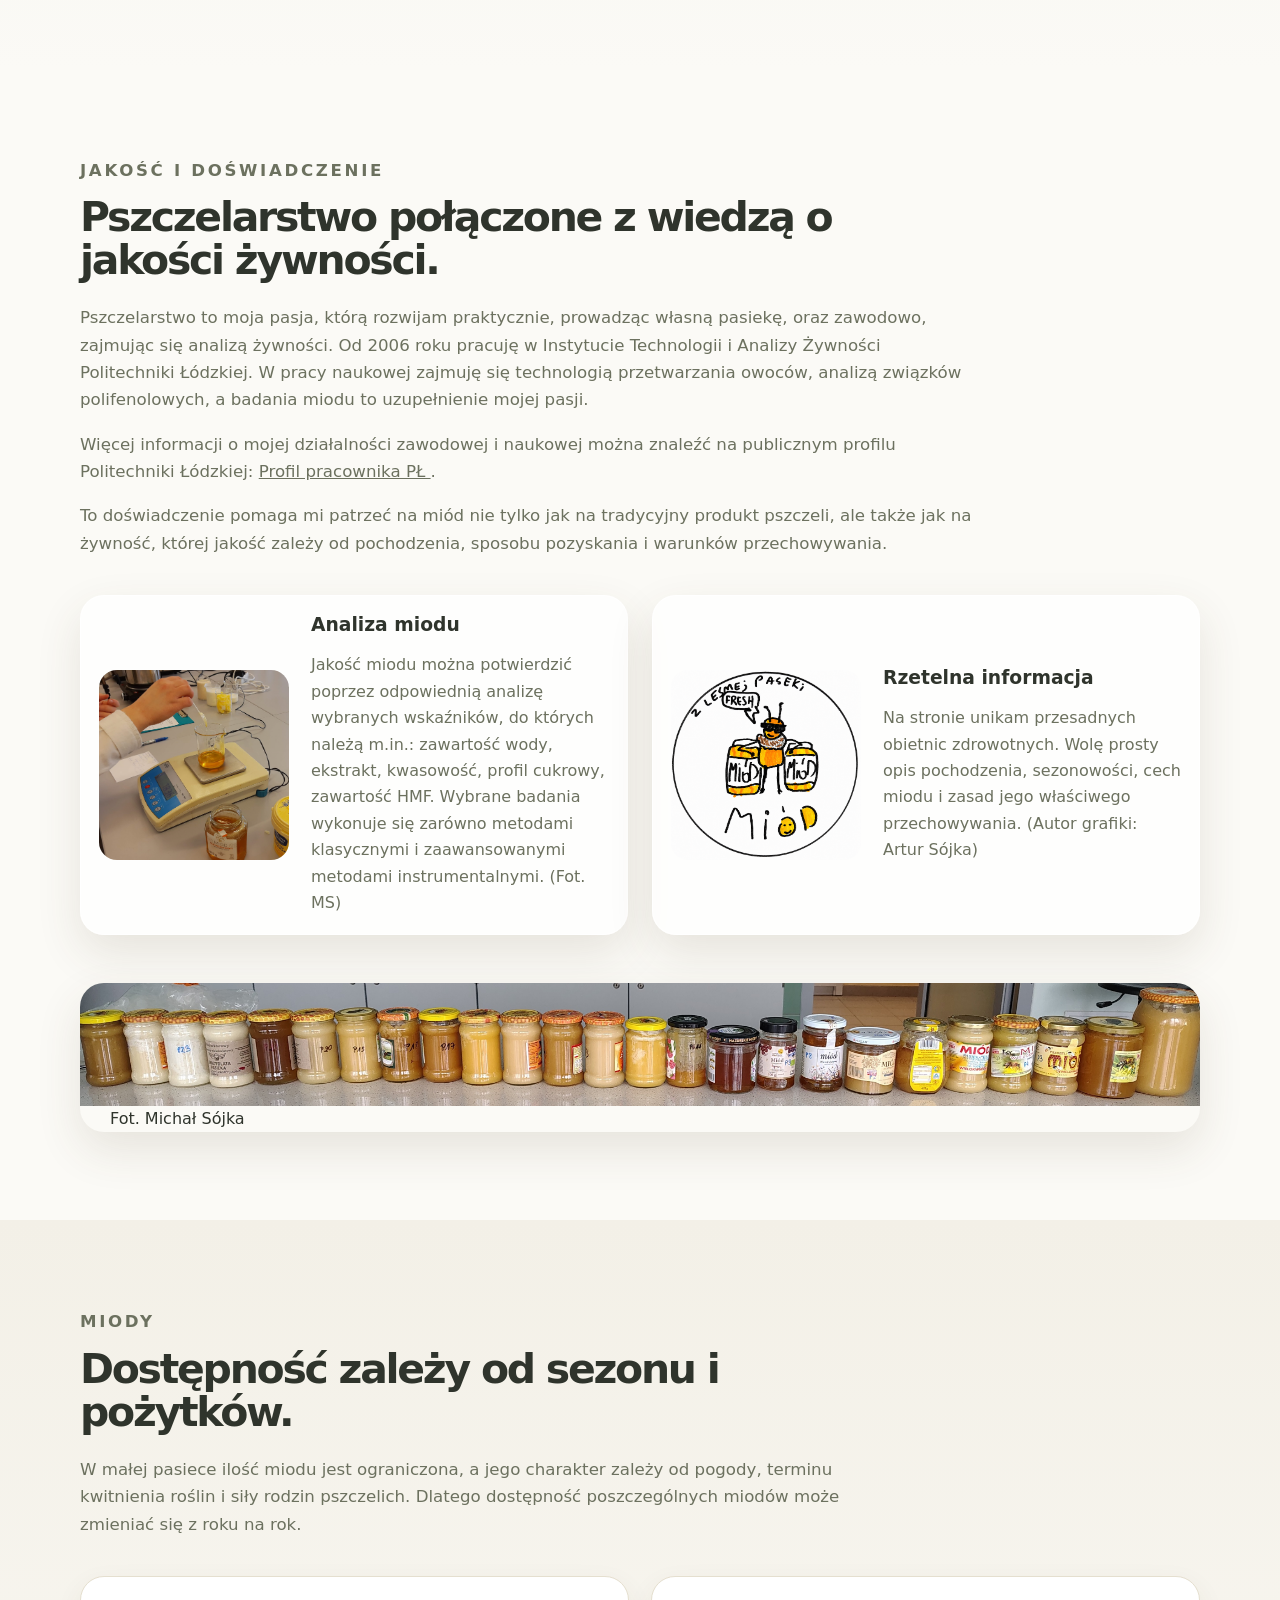
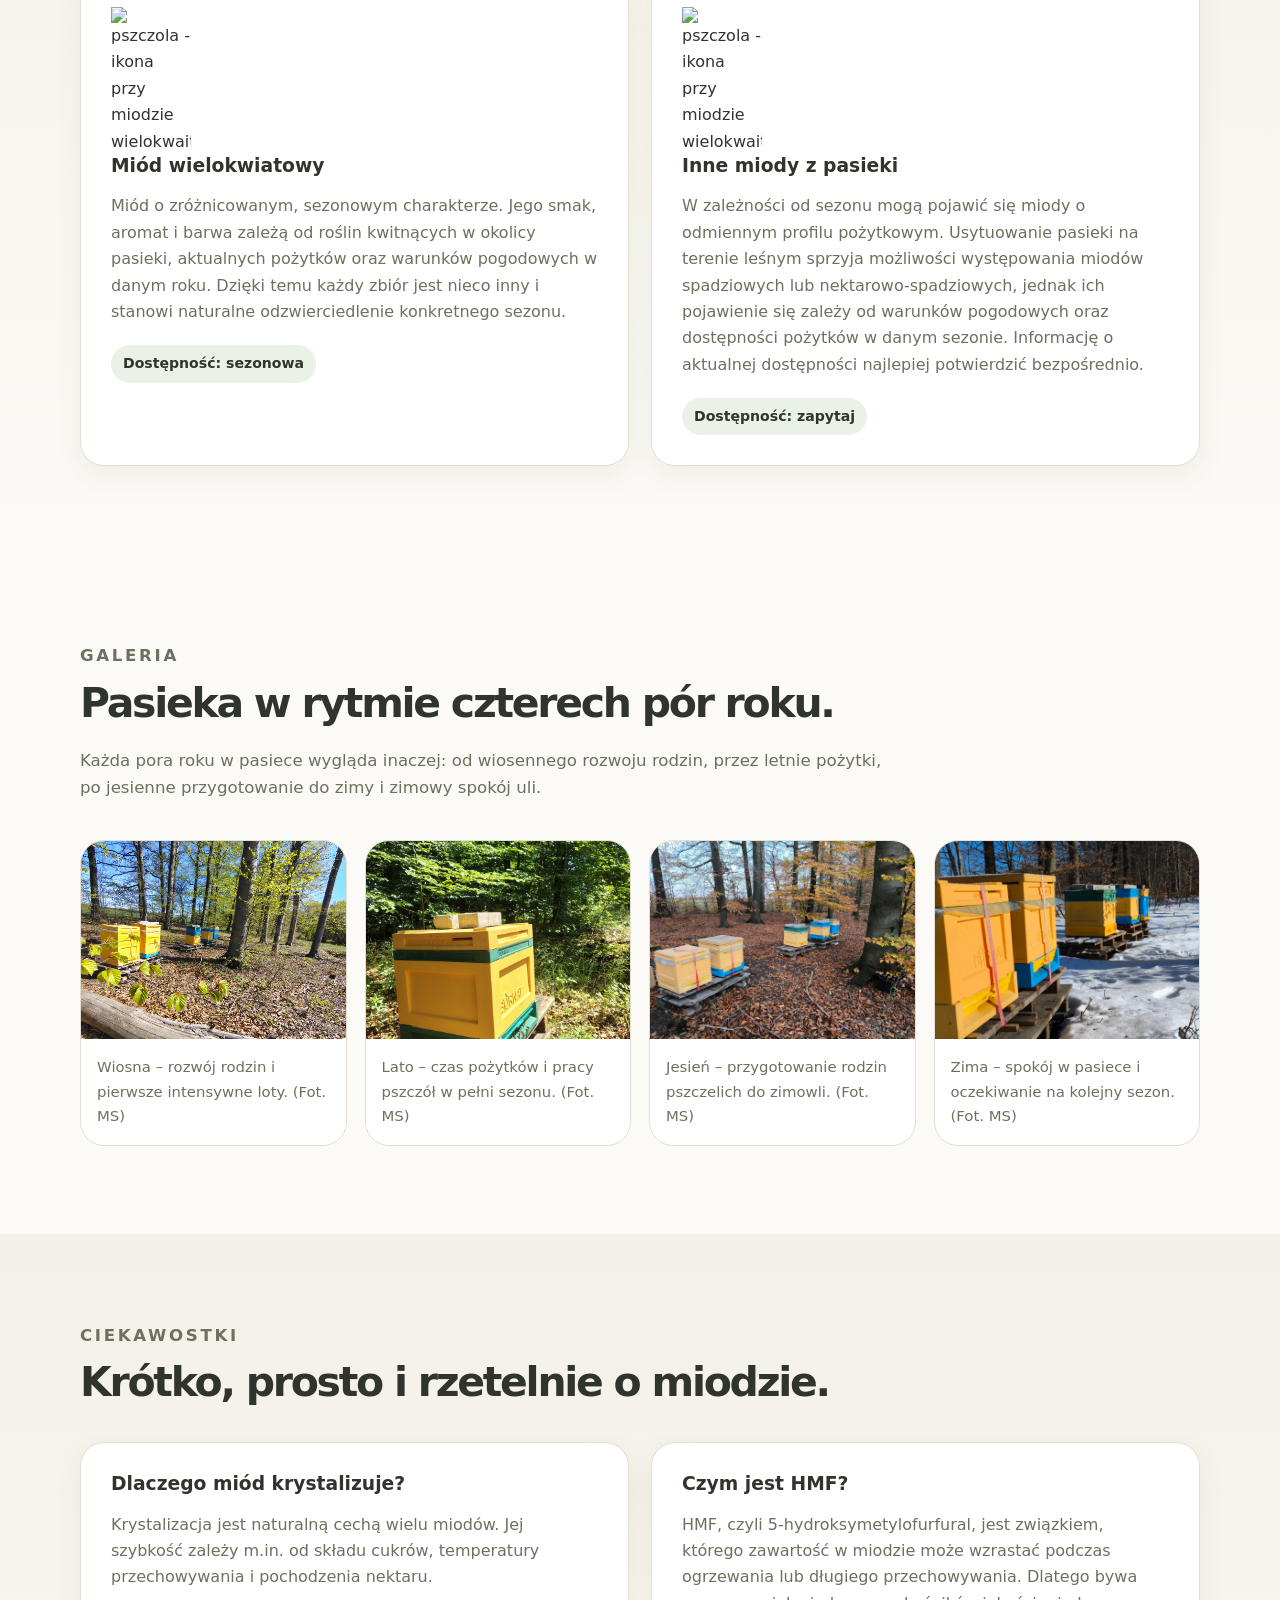
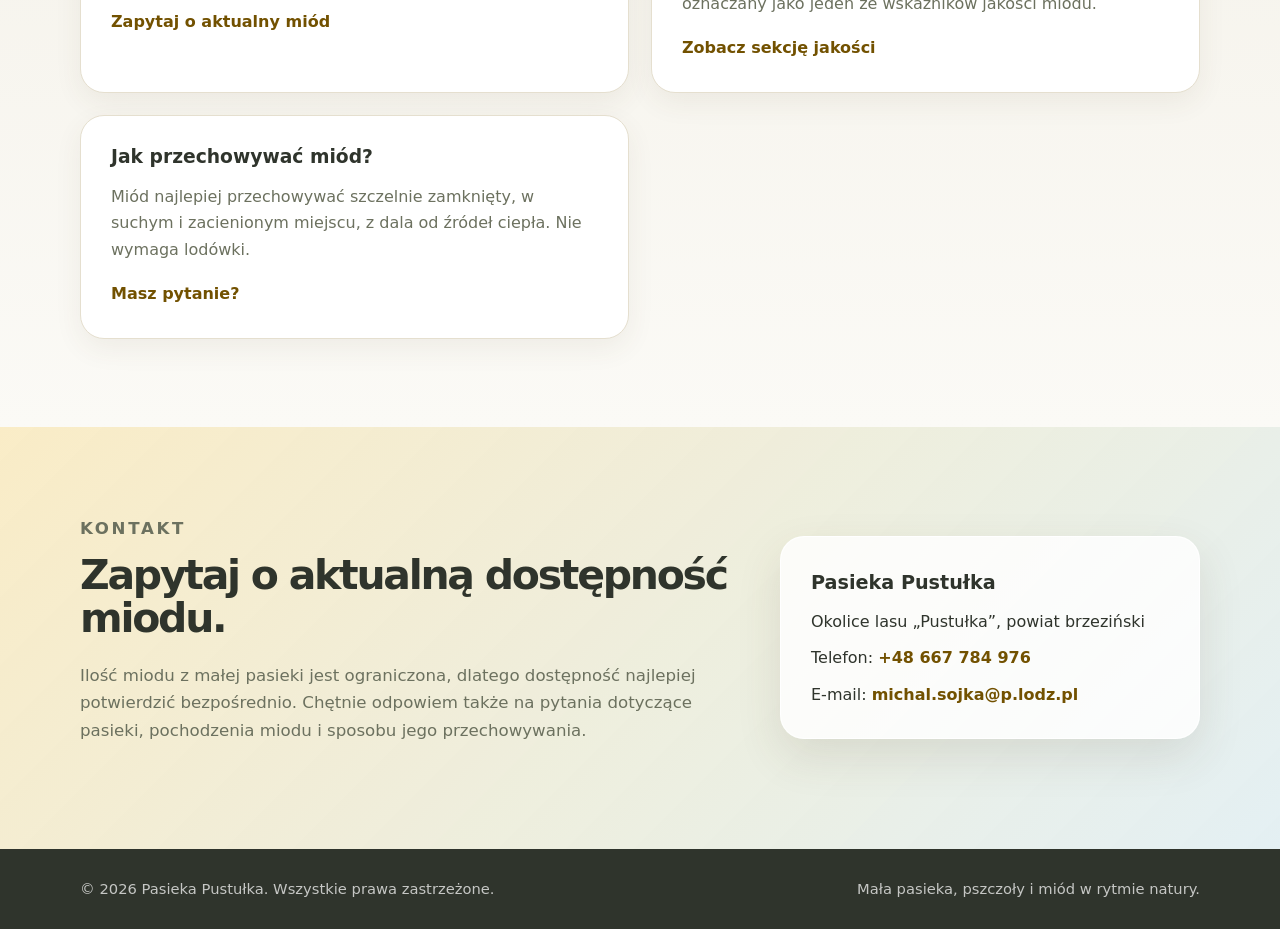
==== commit 86412022: "Add files via upload" ====
--- a/index.html
+++ b/index.html
@@ -26,8 +26,8 @@
   <header class="site-header">
     <nav class="navbar" aria-label="Główne menu">
       <a class="logo" href="#start" aria-label="Przejdź do początku strony">
-        <span class="logo-mark">✦</span>
-        <span>Pasieka Pustułka</span>
+        <img src="images/logo_pp.png" alt="Logo Pasieki Pustułka" width="80">
+        <span><h1>Pasieka Pustułka</h1></span>
       </a>
 
       <button class="menu-toggle" aria-label="Pokaż lub ukryj menu" onclick="document.body.classList.toggle('menu-open')">
@@ -79,7 +79,7 @@
 
         <figure class="hero-image card-soft">
           <img src="images/pasieka-glowna.jpg" alt="Ule w spokojnym w lesie Pustulka" />
-          <figcaption>Pasieka prowadzona w małej skali, z dbałością o zdrowie rodzin pszczelich.</figcaption>
+          <figcaption>Pasieka prowadzona w małej skali, z dbałością o zdrowie rodzin pszczelich. (Fot. Michał Sójka = MS)</figcaption>
         </figure>
       </div>
     </section>
@@ -100,13 +100,17 @@
           <p class="eyebrow">O pasiece</p>
           <h2>Mała skala, spokojna gospodarka i szacunek do pszczół.</h2>
           <p>
-            Pasieka Pustułka powstała z pasji do przyrody i pszczelarstwa. Pszczoły fascynują mnie nie tylko jako producenci miodu, ale przede wszystkim jako niezwykle zorganizowane i ważne dla środowiska owady.
-          </p>
-          <p>
-            Nie dążę do maksymalizacji produkcji. Najważniejsze są dla mnie zdrowe rodziny pszczele, poszanowanie naturalnego cyklu ich rozwoju oraz jakość pozyskiwanego miodu. Miód jest efektem ubocznym dobrej opieki nad pszczołami, a nie celem osiąganym za wszelką cenę.
-          </p>
-          <p>
-            Pasieka znajduje się w otoczeniu lasu „Pustułka” i okolicznych pól, dzięki czemu pszczoły korzystają z różnorodnych pożytków. To miejsce sprzyja obserwacji przyrody i prowadzeniu pasieki w niewielkiej, spokojnej skali.
+            Nazywam się Michał Sójka, a Pasieka Pustułka powstała z pasji do przyrody i pszczelarstwa.
+			Pszczoły fascynują mnie nie tylko jako owady wytwarzające miód, ale przede wszystkim jako niezwykle 
+			zorganizowane i ważne dla środowiska organizmy.
+          </p>
+          <p>
+            Nie dążę do maksymalizacji produkcji. Najważniejsze są dla mnie zdrowe rodziny pszczele, poszanowanie naturalnego cyklu ich rozwoju oraz jakość pozyskiwanego miodu.
+			Miód jest efektem właściwej opieki nad pszczołami, a nie celem osiąganym za wszelką cenę.
+          </p>
+          <p>
+            Pasieka znajduje się na terenie lasu „Pustułka” (powiat Brzeziński), dzięki czemu pszczoły korzystają z różnorodnych pożytków. 
+			To miejsce sprzyja obserwacji przyrody i prowadzeniu pasieki w niewielkiej, spokojnej skali.
           </p>
         </div>
 
@@ -142,43 +146,51 @@
           <p class="eyebrow">Jakość i doświadczenie</p>
           <h2>Pszczelarstwo połączone z wiedzą o jakości żywności.</h2>
           <p>
-            Pszczelarstwo jest moją pasją, którą rozwijam praktycznie, prowadząc własną pasiekę, oraz zawodowo, 
-            zajmując się analizą żywności. Jestem technikiem pszczelarzem, a od ponad 20 lat pracuję w obszarze analizy żywności
-            w Instytucie Technologii i Analizy Żywności Politechniki Łódzkiej. W pracy naukowej zajmuję się również badaniami dotyczącymi jakości miodu.
+            Pszczelarstwo to moja pasja, którą rozwijam praktycznie, prowadząc własną pasiekę, oraz zawodowo, 
+            zajmując się analizą żywności. Od 2006 roku pracuję w Instytucie Technologii i Analizy Żywności Politechniki Łódzkiej.
+			W pracy naukowej zajmuję się technologią przetwarzania owoców, analizą związków polifenolowych, a badania miodu to 
+			uzupełnienie mojej pasji.
           </p>
           <p>
           Więcej informacji o mojej działalności zawodowej i naukowej można znaleźć
           na publicznym profilu Politechniki Łódzkiej:
           <a href="https://edu.p.lodz.pl/user/profile.php?id=1410" target="_blank" rel="noopener noreferrer">
-          profil pracownika PŁ </a>.
-          </p>
-          <p>
-            To doświadczenie pomaga mi patrzeć na miód nie tylko jak na tradycyjny produkt pszczeli, ale także jak na żywność, której jakość zależy od pochodzenia, sposobu pozyskania, przechowywania i uczciwej informacji przekazywanej odbiorcy.
+          Profil pracownika PŁ </a>.
+          </p>
+          <p>
+            To doświadczenie pomaga mi patrzeć na miód nie tylko jak na tradycyjny produkt pszczeli,
+			ale także jak na żywność, której jakość zależy od pochodzenia, sposobu pozyskania i warunków przechowywania.
           </p>
         </div>
 
         <div class="quality-grid">
           <article class="quality-card card-soft">
-            <img src="images/miod_analiza.jpg" alt="Symboliczne przedstawienie analizy miodu w laboratorium" />
-            <div>
+			<img src="images/miod_analiza.jpg" alt="Symboliczne przedstawienie analizy miodu w laboratorium" />
+			<div>
               <h3>Analiza miodu</h3>
               <p>
-                W pracy zawodowej zajmuję się m.in. oceną składu i jakości żywności. Wybrane badania miodu mogą obejmować oznaczenia wykonywane metodami chromatograficznymi i spektroskopowymi.
+			  Jakość miodu można potwierdzić poprzez odpowiednią analizę wybranych wskaźników, do których należą m.in.: 
+			  zawartość wody, ekstrakt, kwasowość, profil cukrowy, zawartość HMF. Wybrane badania 
+			  wykonuje się zarówno metodami klasycznymi i zaawansowanymi metodami instrumentalnymi.
+			  (Fot. MS)
               </p>
             </div>
           </article>
 
           <article class="quality-card card-soft">
-            <img src="images/miod_lesny.png" alt="Słoiki i próbki miodu przygotowane do analizy" />
+            <img src="images/miod_lesny.png" alt="Grafika pszczoły i miodu"/>
             <div>
               <h3>Rzetelna informacja</h3>
               <p>
-                Na stronie unikam przesadnych obietnic zdrowotnych. Wolę prosty opis pochodzenia, sezonowości, cech miodu i zasad jego właściwego przechowywania.
+                Na stronie unikam przesadnych obietnic zdrowotnych. 
+				Wolę prosty opis pochodzenia, sezonowości, cech miodu i zasad jego właściwego przechowywania.
+				(Autor grafiki: Artur Sójka)
               </p>
             </div>
           </article>
           <div class="quality-panorama">
         <img src="images/miody-panorama.jpg" alt="Słoiki z miodem na stole laboratoryjnym w Politechnice Łódzkiej">
+		<figcaption style="margin-left: 30px;">Fot. Michał Sójka</figcaption>
       </div>
         </div>
       </div>
@@ -204,7 +216,7 @@
 
         <div class="cards three-cards">
           <article class="product-card">
-            <span class="product-icon">✺</span>
+            <img src="images/wielokwiat_m.png" alt="pszczola - ikona przy miodzie wielokwaitowym" width="80">
             <h3>Miód wielokwiatowy</h3>
             <p>
               Miód o zróżnicowanym, sezonowym charakterze. Jego smak, aromat i barwa zależą od roślin kwitnących w okolicy pasieki, 
@@ -215,7 +227,7 @@
           </article>
 
           <article class="product-card">
-            <span class="product-icon">✿</span>
+            <img src="images/wielokwiat_m.png" alt="pszczola - ikona przy miodzie wielokwaitowym" width="80">
             <h3>Inne miody z pasieki</h3>
             <p>
               W zależności od sezonu mogą pojawić się miody o odmiennym profilu pożytkowym.
@@ -256,29 +268,30 @@
           <p class="eyebrow">Galeria</p>
           <h2>Pasieka w rytmie czterech pór roku.</h2>
           <p>
-            Pszczelarstwo uczy cierpliwości i obserwacji. Każda pora roku w pasiece wygląda inaczej: od wiosennego rozwoju rodzin, przez letnie pożytki, po jesienne przygotowanie do zimy i zimowy spokój uli.
+            Każda pora roku w pasiece wygląda inaczej: od wiosennego rozwoju rodzin, przez letnie pożytki,
+			po jesienne przygotowanie do zimy i zimowy spokój uli.
           </p>
         </div>
 
         <div class="gallery-grid">
           <figure class="gallery-item">
             <img src="images/wiosna.jpg" alt="Ule wiosną" />
-            <figcaption>Wiosna – rozwój rodzin i pierwsze intensywne loty.</figcaption>
+            <figcaption>Wiosna – rozwój rodzin i pierwsze intensywne loty. (Fot. MS)</figcaption>
           </figure>
 
           <figure class="gallery-item">
             <img src="images/lato.jpg" alt="Ule latem" />
-            <figcaption>Lato – czas pożytków i pracy pszczół w pełni sezonu.</figcaption>
+            <figcaption>Lato – czas pożytków i pracy pszczół w pełni sezonu. (Fot. MS)</figcaption>
           </figure>
 
           <figure class="gallery-item">
             <img src="images/jesien.jpg" alt="Ule jesienią" />
-            <figcaption>Jesień – przygotowanie rodzin pszczelich do zimowli.</figcaption>
+            <figcaption>Jesień – przygotowanie rodzin pszczelich do zimowli. (Fot. MS)</figcaption>
           </figure>
 
           <figure class="gallery-item">
             <img src="images/zima.jpg" alt="Ule zimą" />
-            <figcaption>Zima – spokój w pasiece i oczekiwanie na kolejny sezon.</figcaption>
+            <figcaption>Zima – spokój w pasiece i oczekiwanie na kolejny sezon. (Fot. MS)</figcaption>
           </figure>
         </div>
       </div>
@@ -311,7 +324,8 @@
           <article class="knowledge-card">
             <h3>Dlaczego miód krystalizuje?</h3>
             <p>
-              Krystalizacja jest naturalną cechą wielu miodów. Jej szybkość zależy m.in. od składu cukrów, temperatury przechowywania i pochodzenia nektaru.
+              Krystalizacja jest naturalną cechą wielu miodów. Jej szybkość zależy m.in. od składu cukrów, 
+			  temperatury przechowywania i pochodzenia nektaru.
             </p>
             <a href="#kontakt" class="read-more">Zapytaj o aktualny miód</a>
           </article>
@@ -319,7 +333,9 @@
           <article class="knowledge-card">
             <h3>Czym jest HMF?</h3>
             <p>
-              HMF, czyli 5-hydroksymetylofurfural, jest związkiem, którego zawartość w miodzie może wzrastać podczas ogrzewania lub długiego przechowywania. Dlatego bywa oznaczany jako jeden ze wskaźników jakości miodu.
+              HMF, czyli 5-hydroksymetylofurfural, jest związkiem, którego zawartość w miodzie 
+			  może wzrastać podczas ogrzewania lub długiego przechowywania. 
+			  Dlatego bywa oznaczany jako jeden ze wskaźników jakości miodu.
             </p>
             <a href="#jakosc" class="read-more">Zobacz sekcję jakości</a>
           </article>
@@ -327,7 +343,8 @@
           <article class="knowledge-card">
             <h3>Jak przechowywać miód?</h3>
             <p>
-              Miód najlepiej przechowywać szczelnie zamknięty, w suchym i zacienionym miejscu, z dala od źródeł ciepła. Nie wymaga lodówki.
+              Miód najlepiej przechowywać szczelnie zamknięty, w suchym i zacienionym miejscu,
+			  z dala od źródeł ciepła. Nie wymaga lodówki.
             </p>
             <a href="#kontakt" class="read-more">Masz pytanie?</a>
           </article>
@@ -349,7 +366,8 @@
           <p class="eyebrow">Kontakt</p>
           <h2>Zapytaj o aktualną dostępność miodu.</h2>
           <p>
-            Ilość miodu z małej pasieki jest ograniczona, dlatego dostępność najlepiej potwierdzić bezpośrednio. Chętnie odpowiem także na pytania dotyczące pasieki, pochodzenia miodu i sposobu jego przechowywania.
+            Ilość miodu z małej pasieki jest ograniczona, dlatego dostępność najlepiej potwierdzić bezpośrednio. 
+			Chętnie odpowiem także na pytania dotyczące pasieki, pochodzenia miodu i sposobu jego przechowywania.
           </p>
         </div>
 
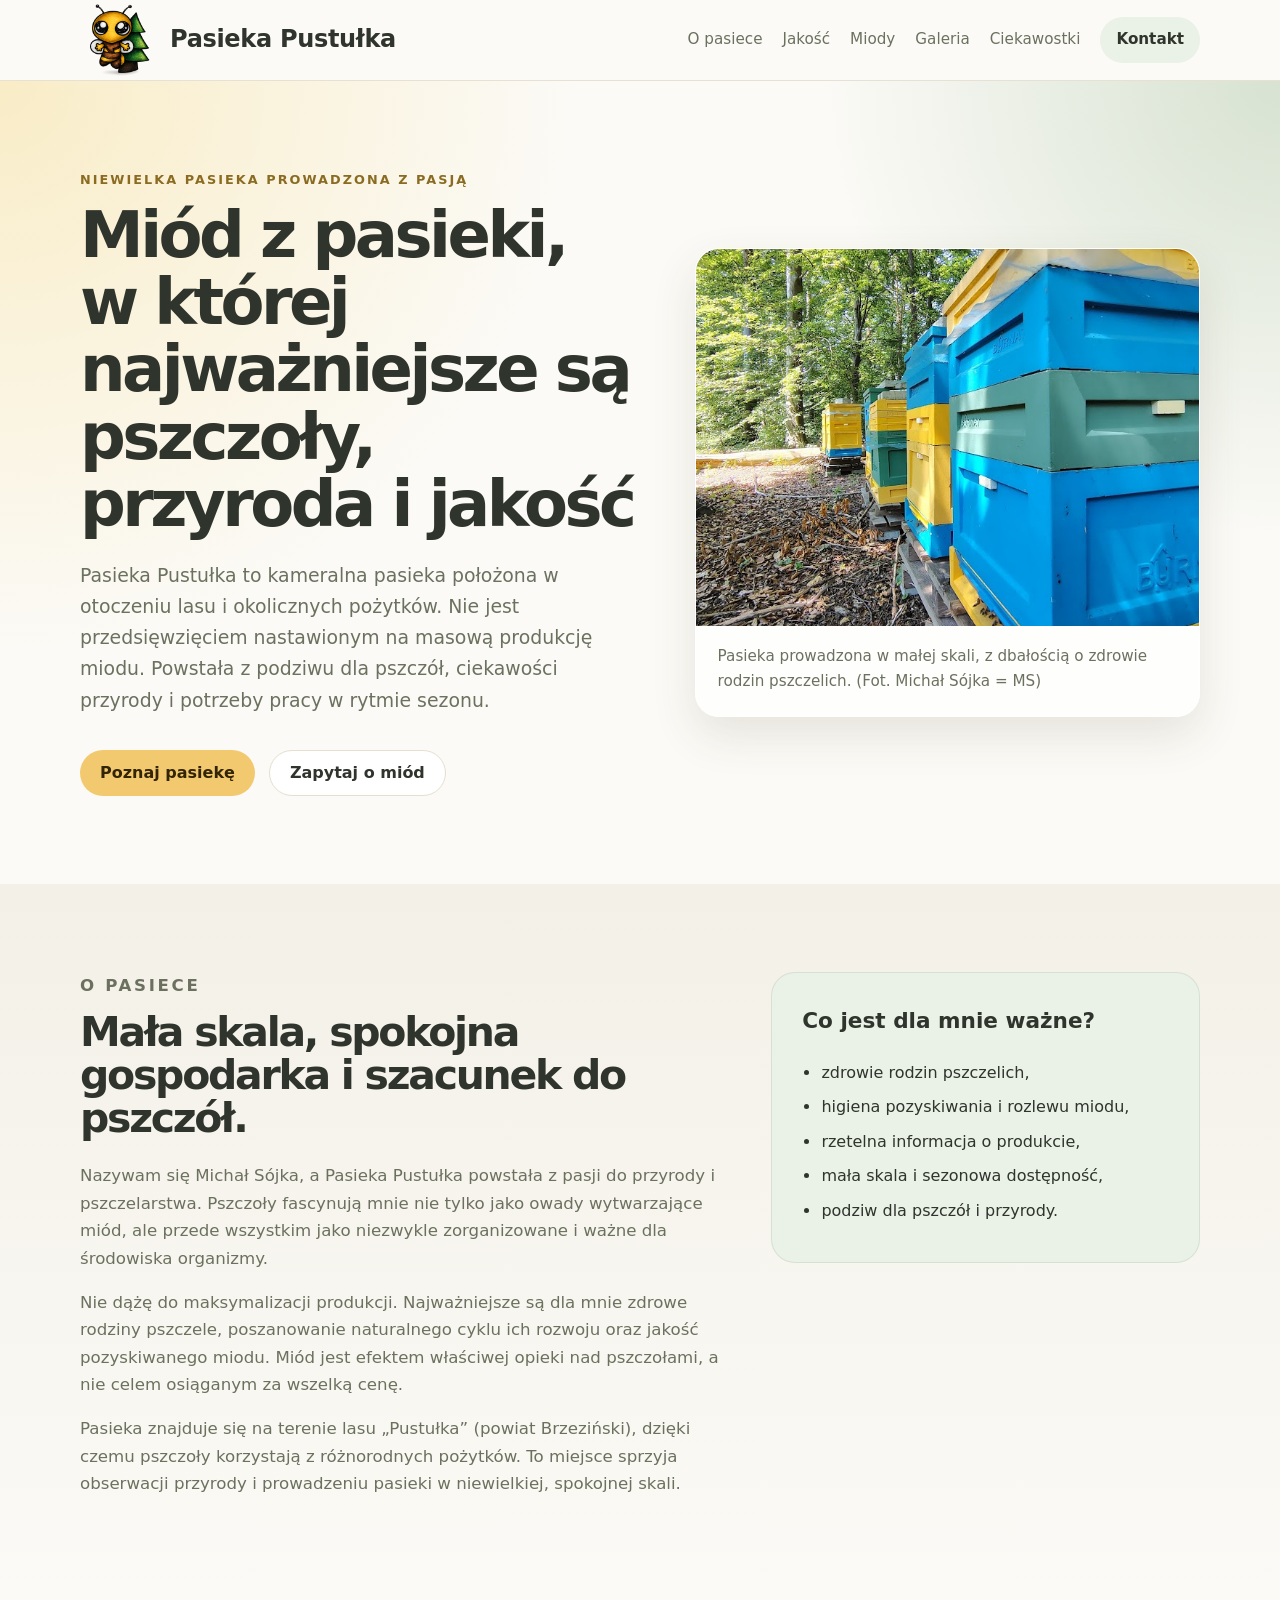
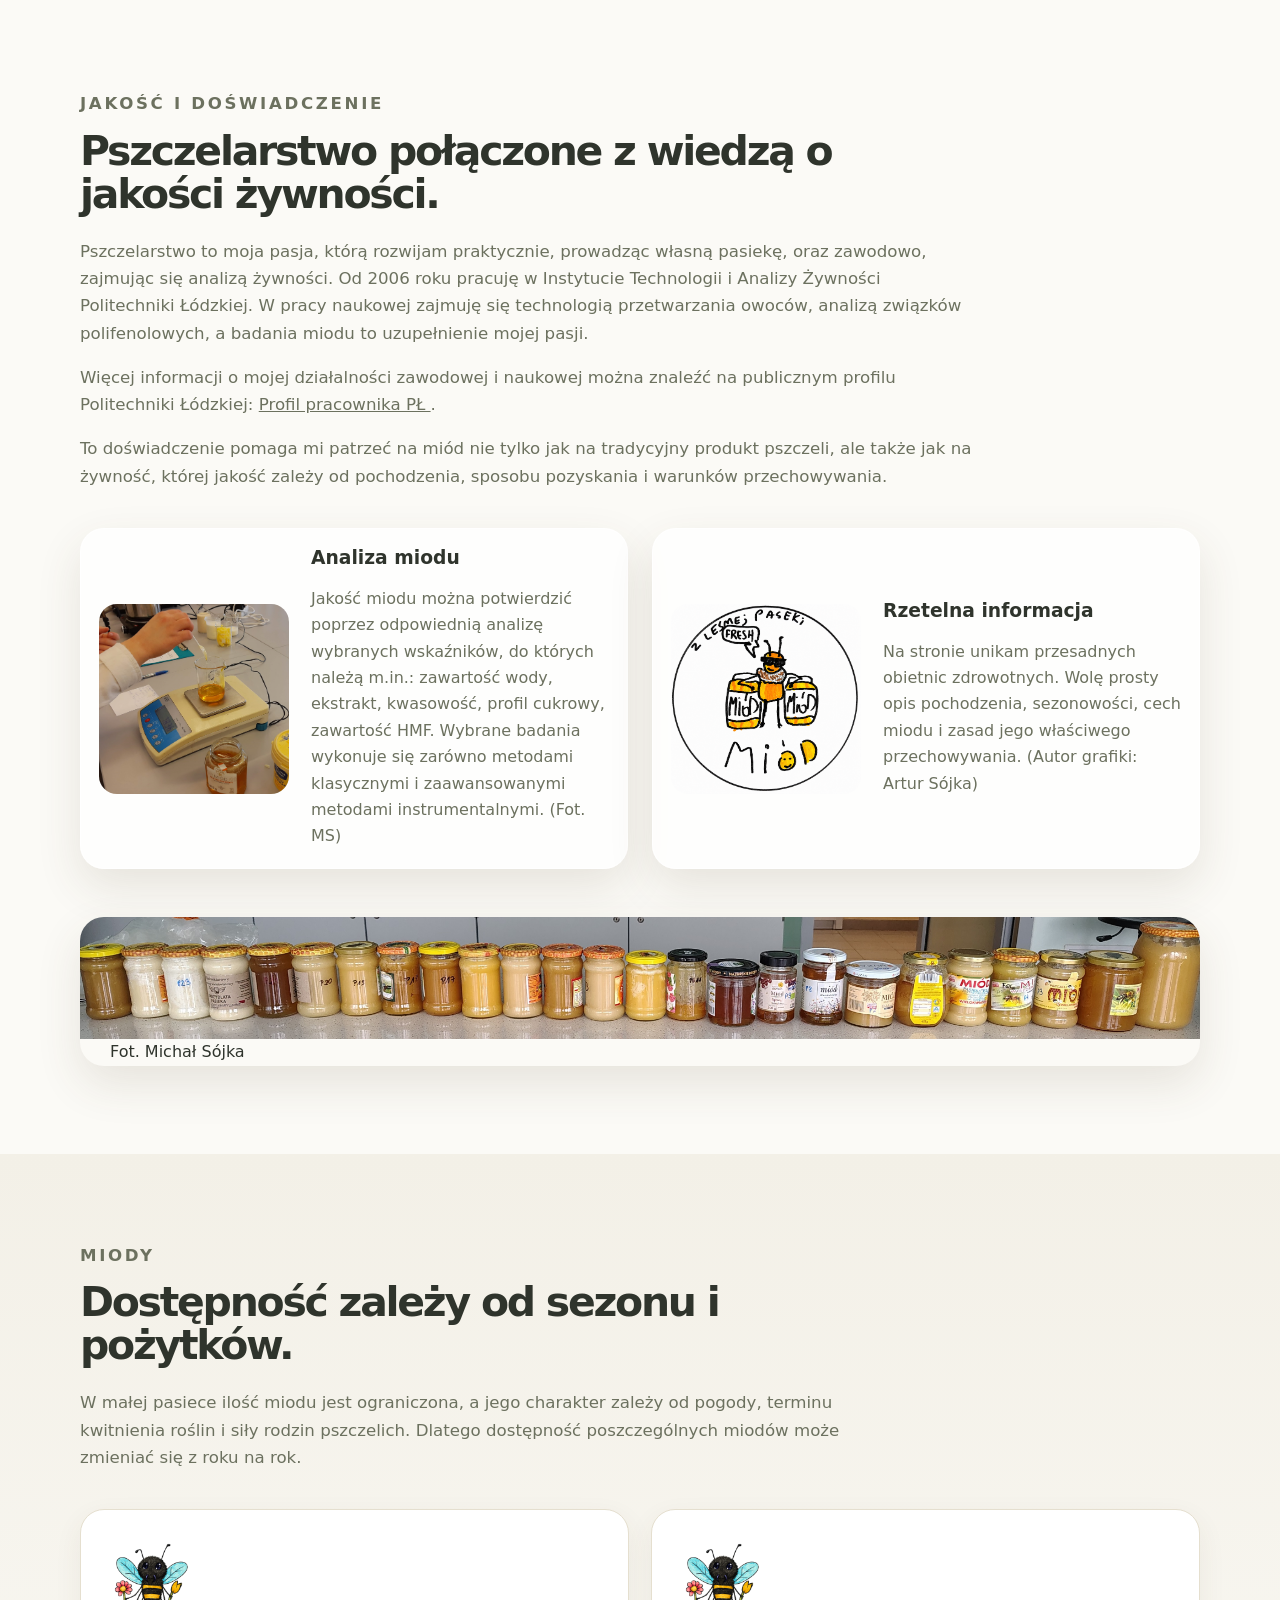
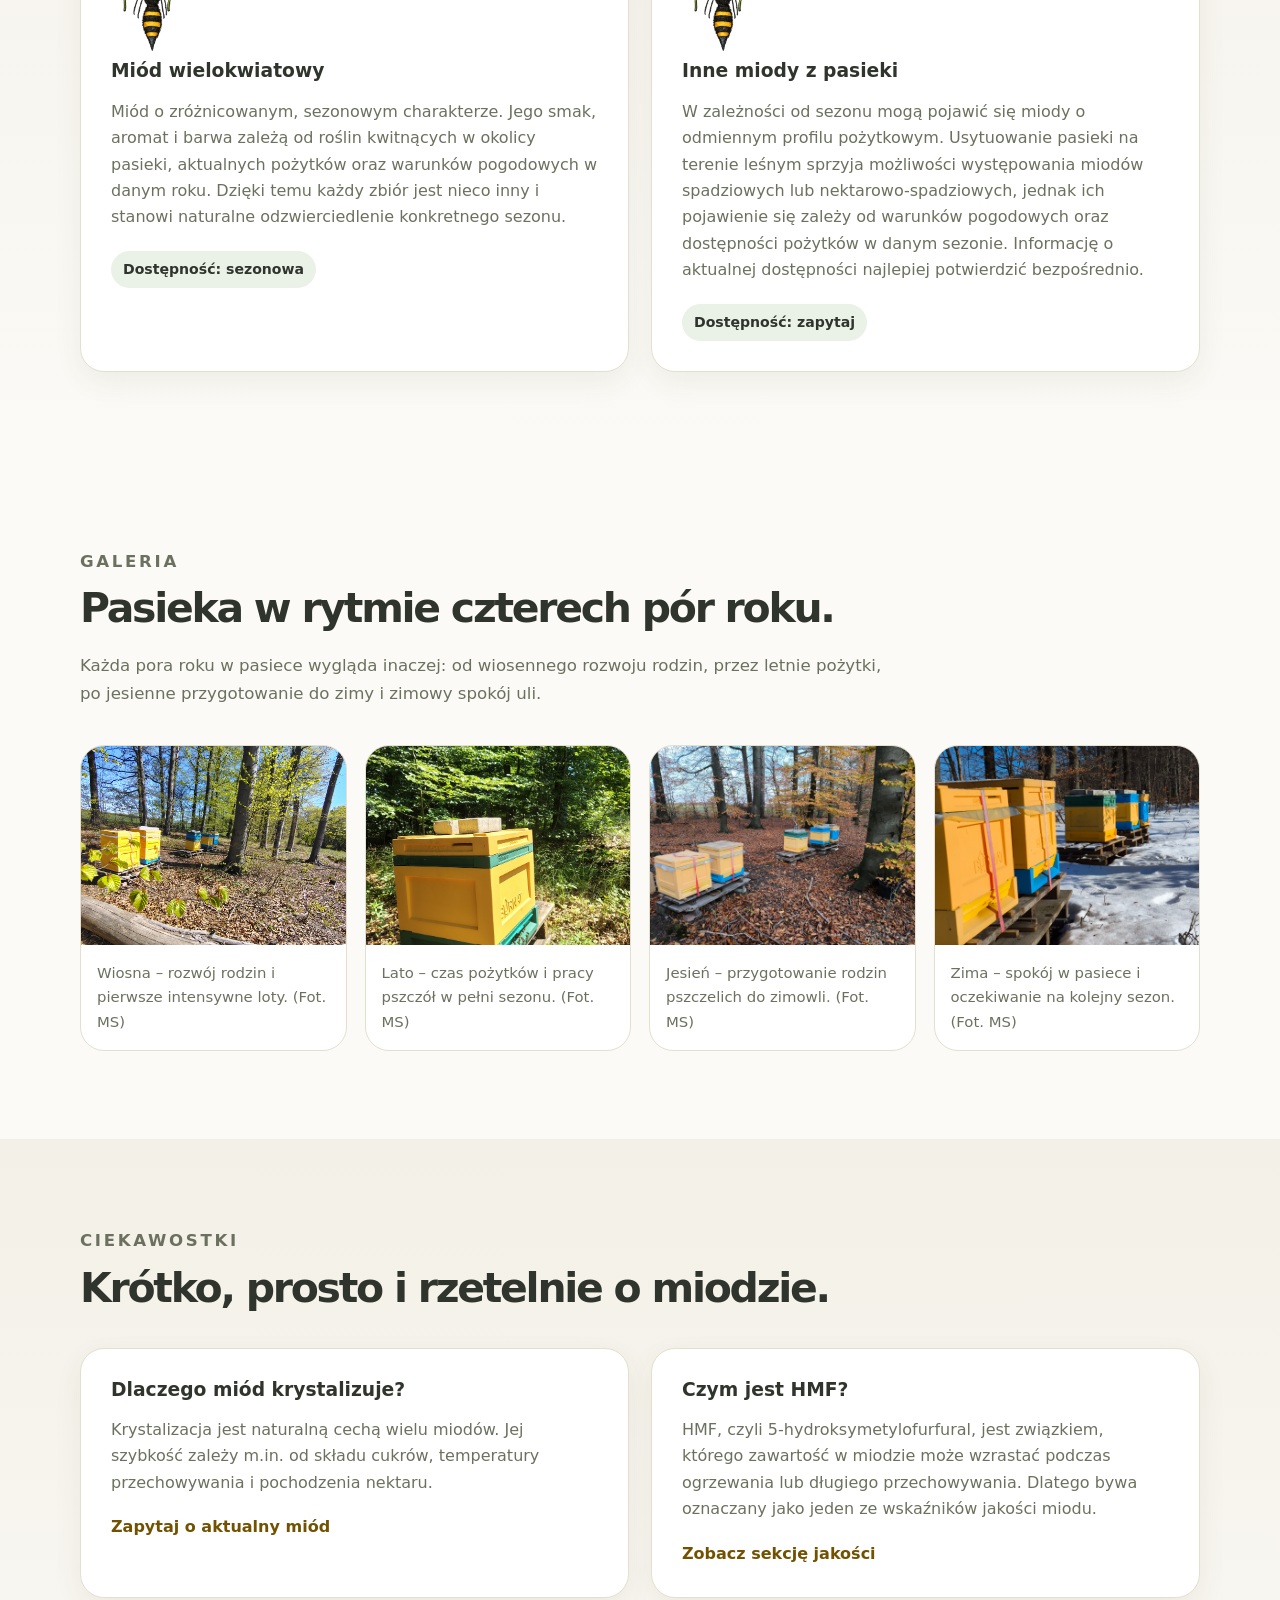
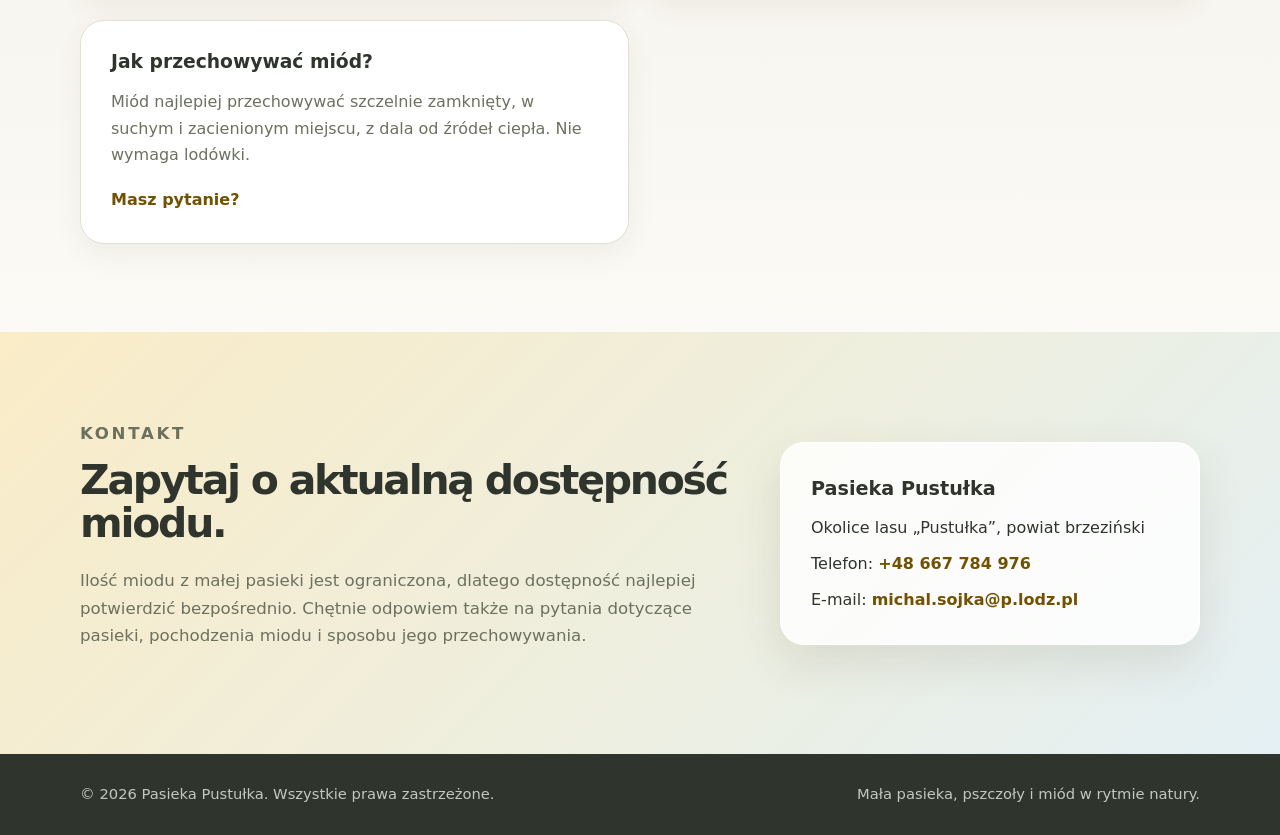
==== commit 5009e255: "Update index.html" ====
--- a/index.html
+++ b/index.html
@@ -67,9 +67,11 @@
       <div class="container hero-grid">
         <div class="hero-text">
           <p class="eyebrow">Niewielka pasieka prowadzona z pasją</p>
-          <h1>Miód z pasieki, w której najważniejsze są pszczoły, przyroda i jakość.</h1>
+          <h1>Miód z pasieki, w której najważniejsze są pszczoły, przyroda i jakość</h1>
           <p class="lead">
-            Pasieka Pustułka to kameralna pasieka położona w otoczeniu lasu i okolicznych pożytków. Nie jest przedsięwzięciem nastawionym na masową produkcję miodu. Powstała z podziwu dla pszczół, ciekawości przyrody i potrzeby pracy w rytmie sezonu.
+            Pasieka Pustułka to kameralna pasieka położona w otoczeniu lasu i okolicznych pożytków. 
+			Nie jest przedsięwzięciem nastawionym na masową produkcję miodu. 
+			Powstała z podziwu dla pszczół, ciekawości przyrody i potrzeby pracy w rytmie sezonu.
           </p>
           <div class="hero-actions">
             <a href="#o-pasiece" class="button primary">Poznaj pasiekę</a>
